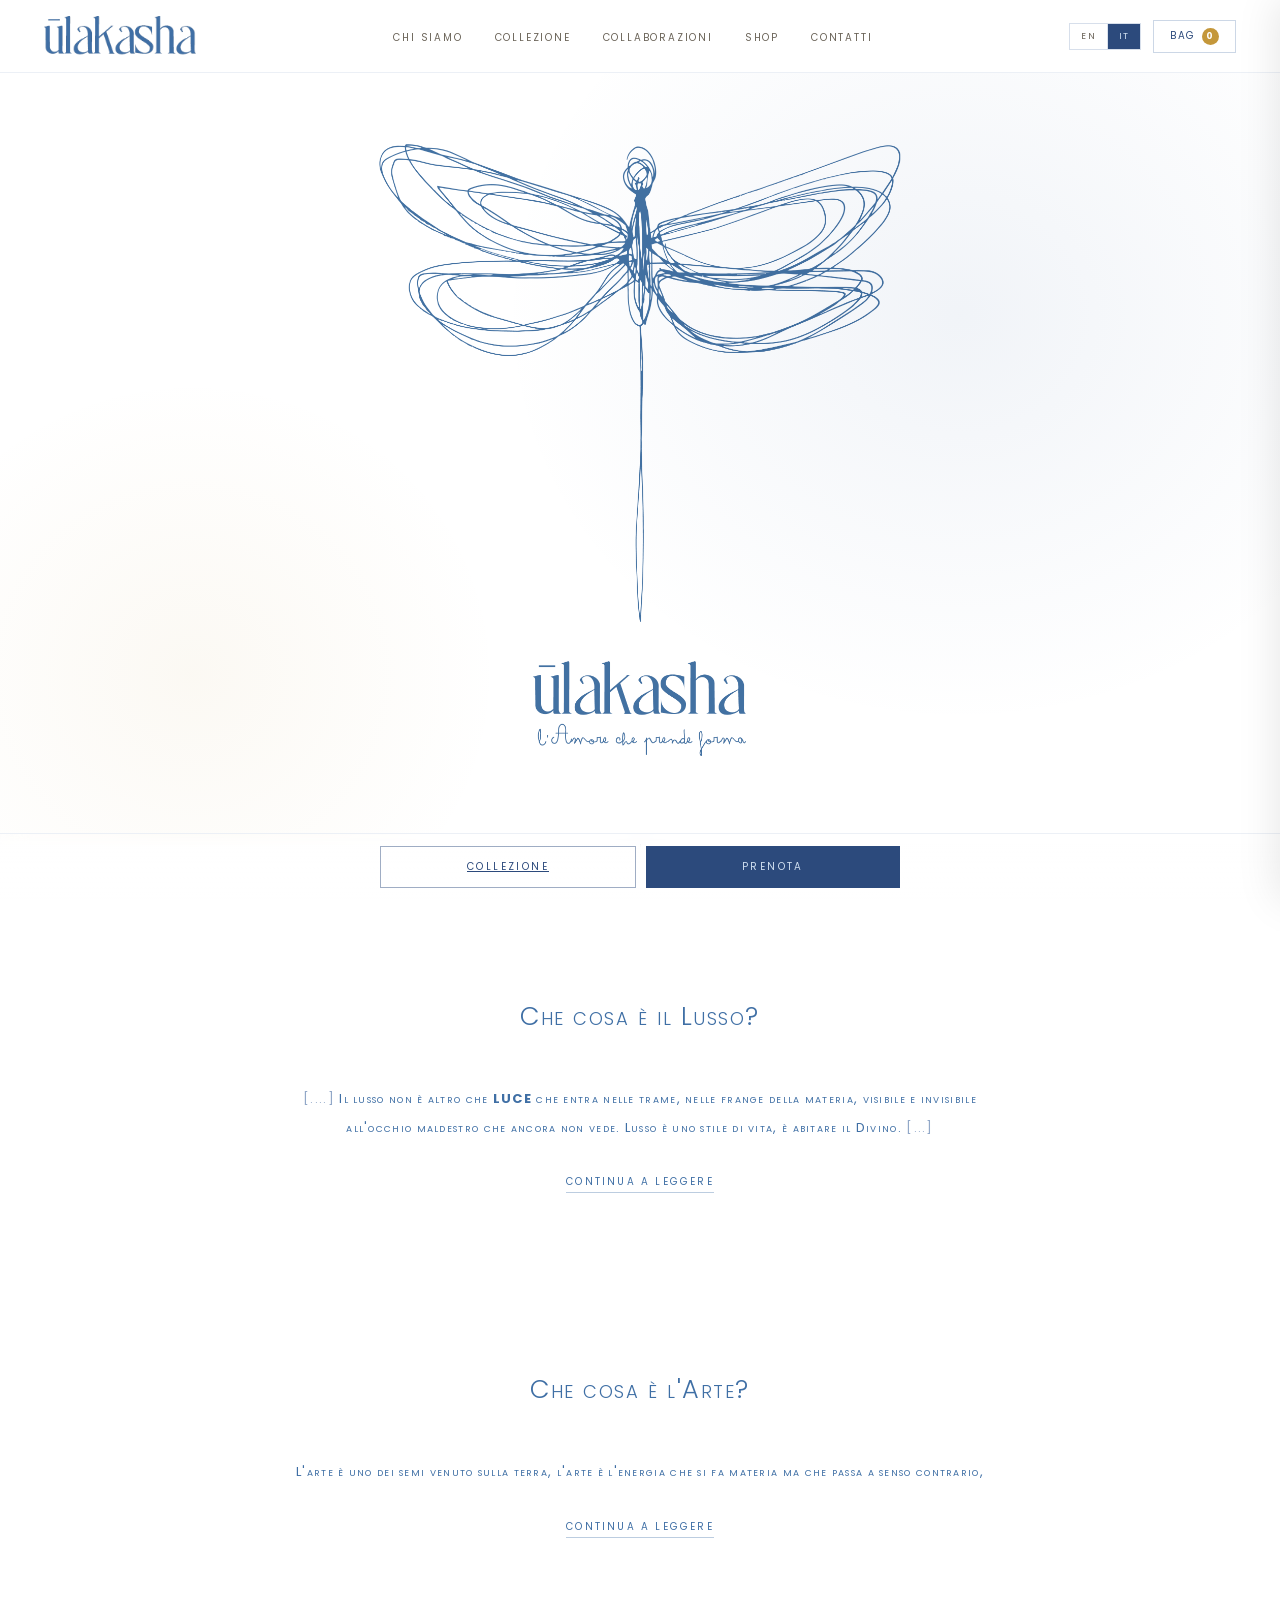
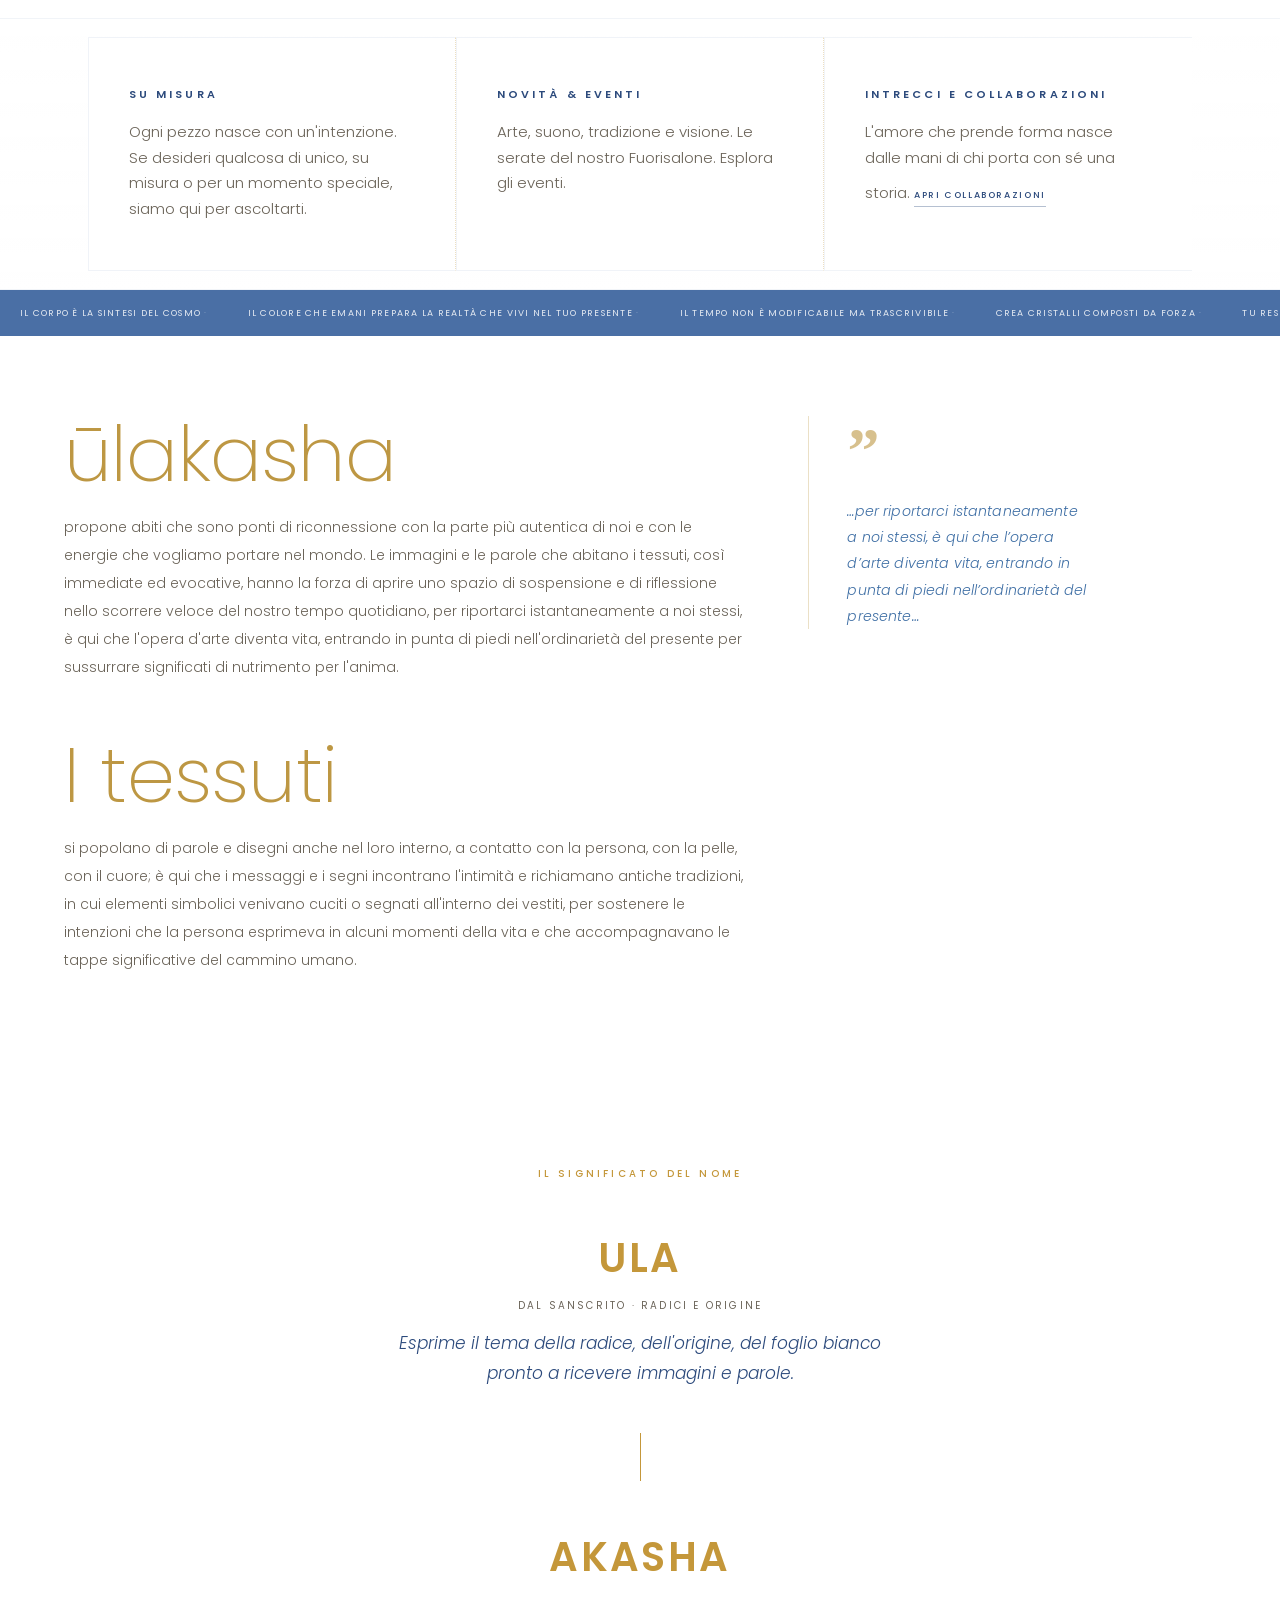
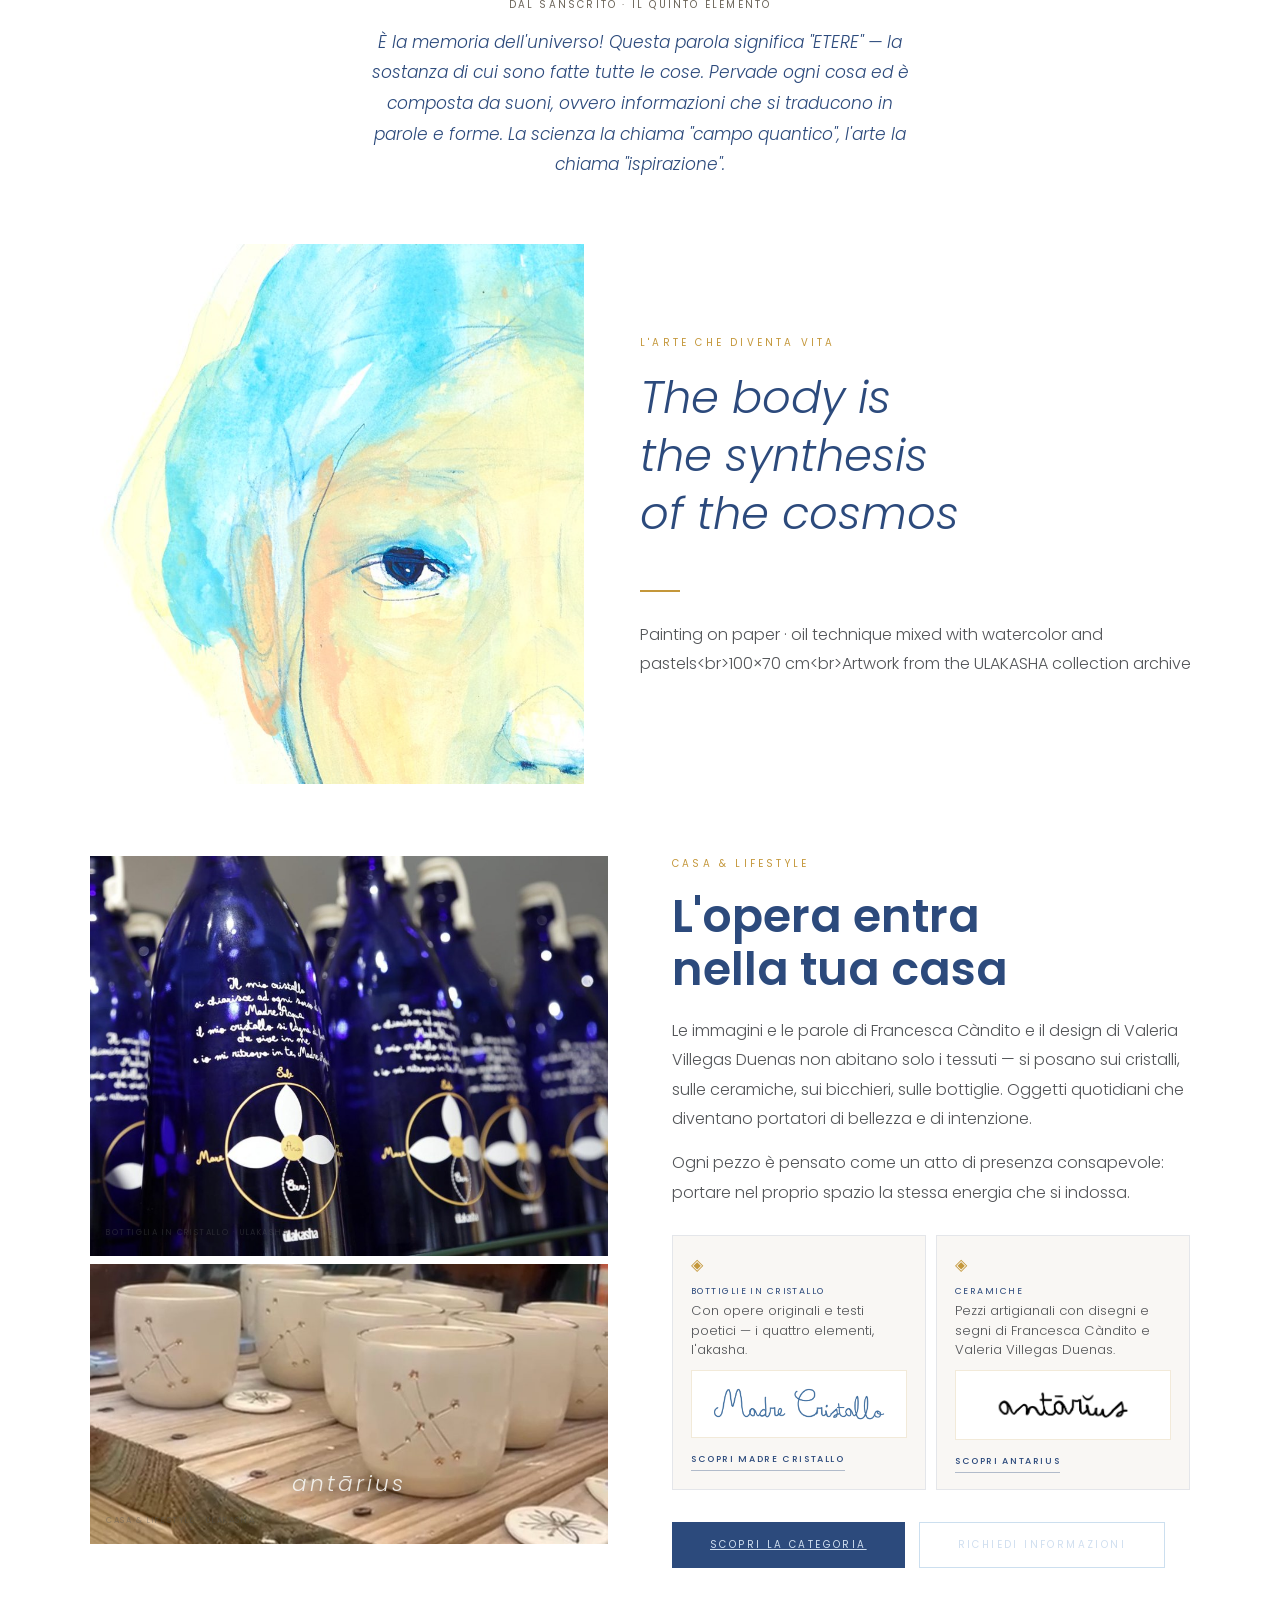
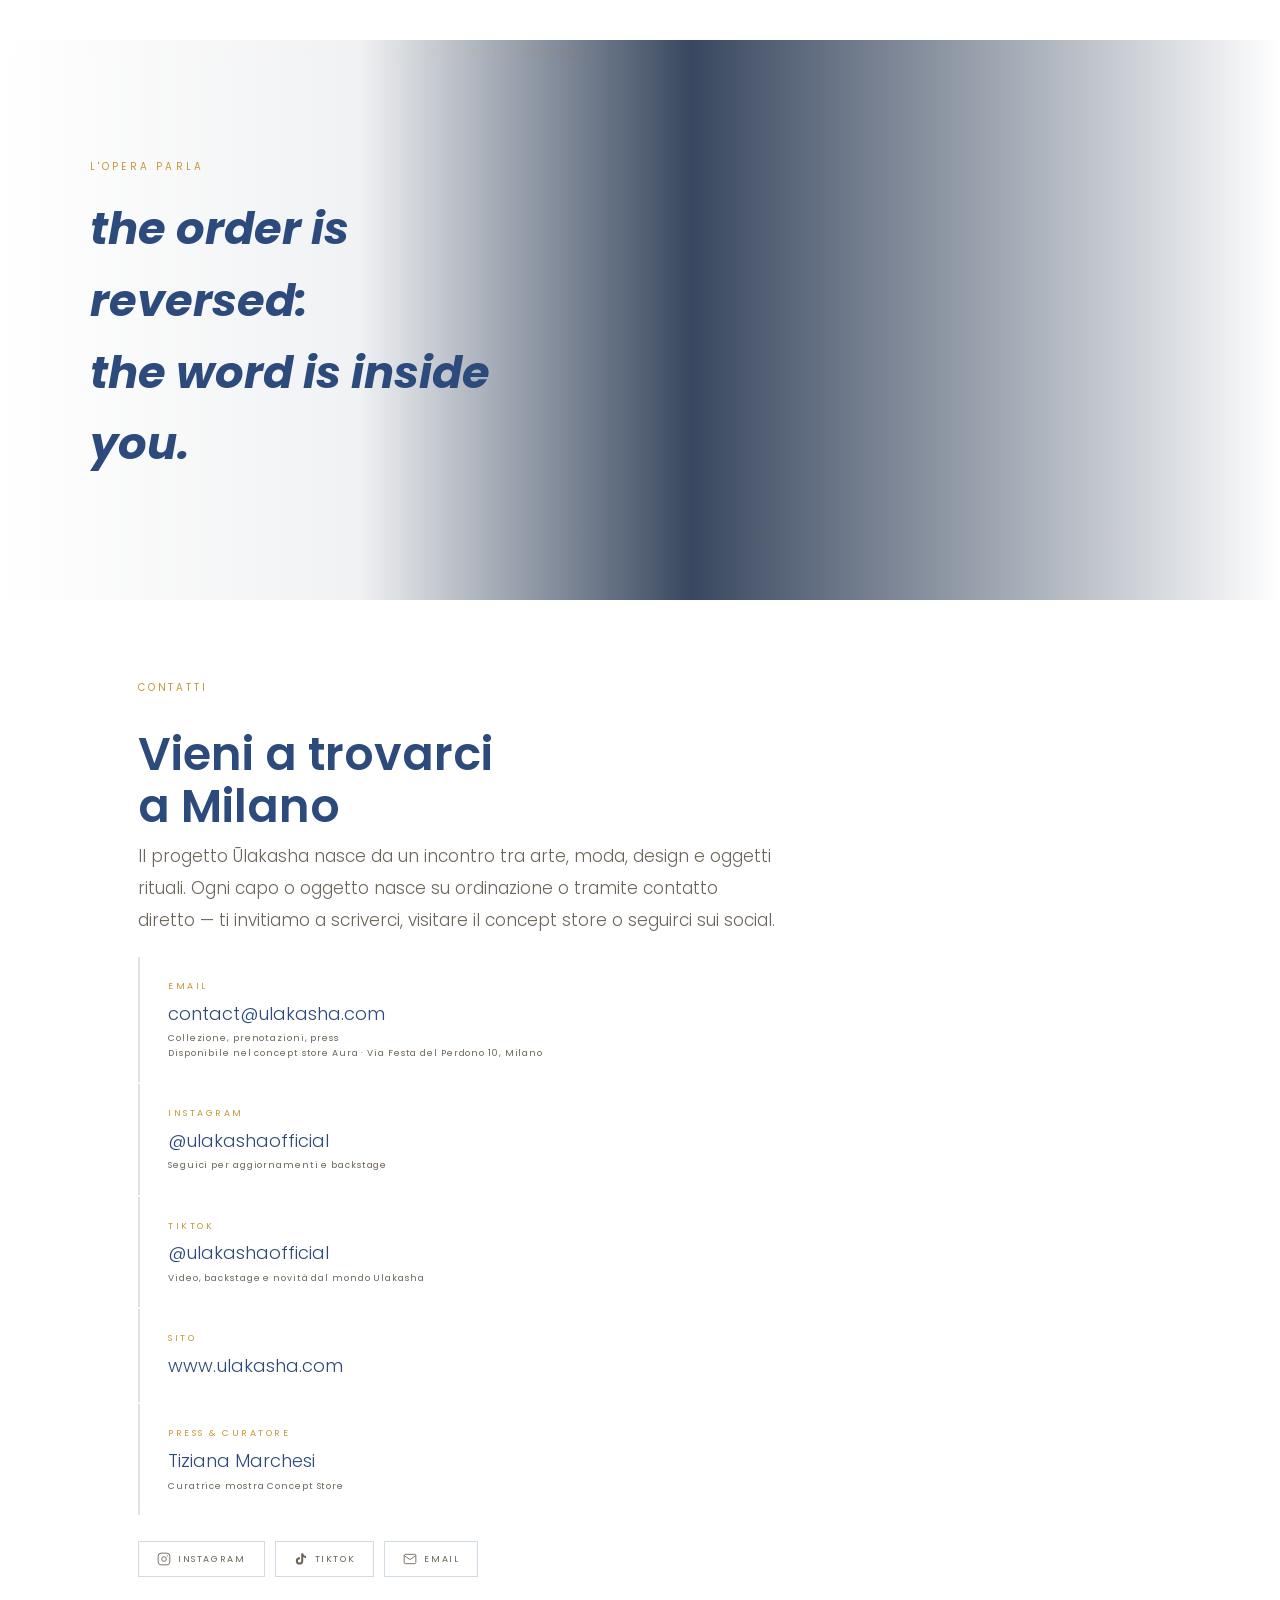
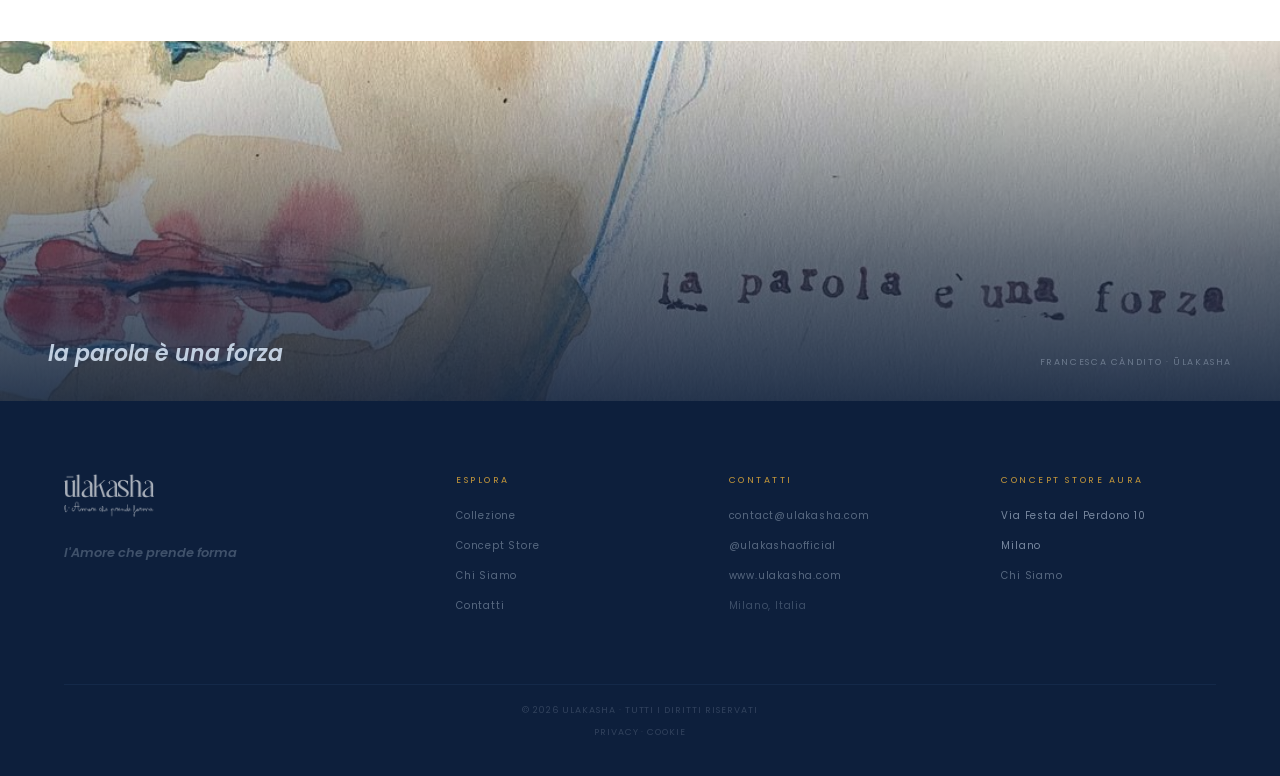
==== index.html @ a754cedd "Add files via upload" ====
<!DOCTYPE html>
<html lang="it">
<head>
<meta charset="UTF-8">
<meta name="viewport" content="width=device-width, initial-scale=1.0, viewport-fit=cover">
<title>Ulakasha | Arte indossabile, design e oggetti rituali da Milano</title>
<meta name="description" content="Ulakasha unisce arte indossabile, moda su ordinazione, ceramiche, cristalli e oggetti rituali nati a Milano da Francesca Candito e Valeria Villegas Duenas.">
<meta name="author" content="Ulakasha — Francesca Càndito, Valeria Villegas Duenas">
<meta name="theme-color" content="#FFFFFF">
<link rel="preconnect" href="https://fonts.googleapis.com">
<link rel="preconnect" href="https://fonts.gstatic.com" crossorigin>
<link href="https://fonts.googleapis.com/css2?family=Poppins:ital,wght@0,300;0,400;0,500;0,600;1,300;1,400&family=Playfair+Display:ital,wght@0,400;0,600;1,400;1,600&display=swap" rel="stylesheet">

<link rel="canonical" href="https://www.ulakasha.com">
<meta property="og:type" content="website">
<meta property="og:site_name" content="Ulakasha">
<meta property="og:locale" content="it_IT">
<meta property="og:locale:alternate" content="en_US">
<meta property="og:title" content="Ulakasha | Arte indossabile, design e oggetti rituali da Milano">
<meta property="og:description" content="Ulakasha unisce arte indossabile, moda su ordinazione, ceramiche, cristalli e oggetti rituali nati a Milano da Francesca Candito e Valeria Villegas Duenas.">
<meta property="og:url" content="https://www.ulakasha.com">
<meta property="og:image" content="https://www.ulakasha.com/assets/opera-order-reversed.jpg">
<meta name="twitter:card" content="summary_large_image">
<meta name="twitter:title" content="Ulakasha | Arte indossabile, design e oggetti rituali da Milano">
<meta name="twitter:description" content="Ulakasha unisce arte indossabile, moda su ordinazione, ceramiche, cristalli e oggetti rituali nati a Milano da Francesca Candito e Valeria Villegas Duenas.">
<meta name="twitter:image" content="https://www.ulakasha.com/assets/opera-order-reversed.jpg">
<script type="application/ld+json">{"@context":"https://schema.org","@type":"Organization","name":"Ulakasha | Arte indossabile, design e oggetti rituali da Milano","url":"https://www.ulakasha.com","description":"Ulakasha unisce arte indossabile, moda su ordinazione, ceramiche, cristalli e oggetti rituali nati a Milano da Francesca Candito e Valeria Villegas Duenas.","image":"https://www.ulakasha.com/assets/opera-order-reversed.jpg","isPartOf":{"@type":"WebSite","name":"Ulakasha","url":"https://www.ulakasha.com"},"publisher":{"@type":"Organization","name":"Ulakasha","sameAs":["https://www.instagram.com/ulakashaofficial/","https://www.tiktok.com/@ulakashaofficial"]},"sameAs":["https://www.instagram.com/ulakashaofficial/","https://www.tiktok.com/@ulakashaofficial"]}</script>
<link rel="stylesheet" href="style.css">
<script>(function(){var s=localStorage.getItem("ulang");if(s&&s!=="it")document.documentElement.setAttribute("data-lang-init",s);})();</script>

<style>
/* ── LIFESTYLE SECTION: WHITE BG + GRAY TEXT ── */
.lifestyle-section {
  background: #ffffff !important;
}
.lifestyle-text .t-label {
  color: var(--gold) !important;
}
.lifestyle-text h2 {
  color: var(--blue-d) !important;
}
.lifestyle-text p,
.lifestyle-text .t-body {
  color: #535558 !important;
}
.lifestyle-text em {
  color: var(--gold-l) !important;
  font-style: italic;
}
.lifestyle-item {
  background: #f9f7f4 !important;
  border-color: rgba(74,111,165,.12) !important;
}
.lifestyle-item .li-name {
  color: var(--blue-d) !important;
}
.lifestyle-item .li-desc {
  color: #535558 !important;
}
.lifestyle-img-caption {
  color: rgba(83,85,88,.4) !important;
}
/* logo cards inside items */
.li-logo-card {
  margin-top: 10px;
  background: #fff;
  border: 1px solid rgba(189,151,67,.2);
  padding: 12px 16px;
  display: flex;
  align-items: center;
  justify-content: center;
}
.li-logo-card img {
  max-width: 100%;
  height: auto;
  max-height: 44px;
  object-fit: contain;
  mix-blend-mode: multiply;
}

/* ── FALLBACK: ensure .rv elements eventually show even if IntersectionObserver misses ── */
@keyframes rvFallback {
  0%   { opacity: 0; transform: translateY(28px); }
  100% { opacity: 1; transform: none; }
}
.page.on .rv:not(.vis) {
  animation: rvFallback 0.85s ease 1.2s forwards;
}

/* ── COSMOS SECTION: white background, Poppins font ── */
.cosmos {
  display: flex !important;
  background: #ffffff;
  min-height: 60vh;
  align-items: stretch;
}
.cosmos-img {
  flex: 1;
  overflow: hidden;
}
.cosmos-img img {
  width: 100%;
  height: 100%;
  object-fit: cover;
  object-position: center top;
}
.cosmos-txt {
  flex: 1;
  background: #ffffff;
  padding: 64px 56px;
  display: flex;
  flex-direction: column;
  justify-content: center;
}
.cosmos-txt .t-label {
  font-family: 'Poppins', sans-serif;
  color: var(--gold);
}
.cosmos-txt .t-heading {
  font-family: 'Poppins', sans-serif;
  font-weight: 300;
  color: var(--blue-d);
  font-style: italic;
  font-size: clamp(28px, 3.5vw, 48px);
  line-height: 1.3;
  margin-bottom: 24px;
}
.cosmos-txt .deco-line {
  width: 40px;
  height: 2px;
  background: var(--gold);
  margin-bottom: 28px;
}
.cosmos-txt .t-body {
  font-family: 'Poppins', sans-serif;
  font-weight: 300;
  font-size: 16px;
  line-height: 1.85;
  color: #535558;
}
@media(max-width:900px) {
  .cosmos { flex-direction: column; }
  .cosmos-img { min-height: 300px; flex: none; }
  .cosmos-txt { padding: 40px 24px; }
}

/* ── DONNA D'ORO — art-intermezzo variant ── */
.donna-doro-intermezzo {
  height: 560px;
}
.donna-doro-intermezzo img {
  object-position: center 20%;
}
.donna-doro-intermezzo .art-intermezzo-text {
  justify-content: flex-end;
  padding-bottom: 48px;
  max-width: 680px;
}
.donna-caption {
  font-family: 'Poppins', sans-serif;
  font-weight: 300;
  font-size: 13px;
  letter-spacing: .06em;
  color: rgba(208,223,240,.75);
  margin-top: 10px;
  line-height: 1.7;
}
.donna-caption em {
  color: rgba(189,151,67,.9);
  font-style: normal;
}
@media(max-width:600px){
  .donna-doro-intermezzo { height: 420px; }
}

/* ── CONTATTI: full width when no right column ── */
.contatti-grid {
  grid-template-columns: 1fr !important;
}
.contatti-left {
  max-width: 640px;
}

/* ── FOOTER: logo + 3 columns like the live reference ── */
footer {
  padding: 72px 64px 36px;
}
footer .ft-grid {
  display: grid;
  grid-template-columns: minmax(240px, 1fr) minmax(680px, 760px);
  align-items: start;
  column-gap: 80px;
  margin-bottom: 56px;
}
footer .ft-brand {
  max-width: 220px;
}
footer .ft-brand img {
  height: 48px;
  margin-bottom: 22px;
}
footer .ft-tag {
  max-width: 220px;
  line-height: 1.55;
}
footer .ft-cols {
  display: grid;
  grid-template-columns: repeat(3, minmax(150px, 1fr));
  justify-self: end;
  width: 100%;
  gap: 58px;
}
footer .ft-col {
  min-width: 0;
}
footer .ft-col h4 {
  margin-bottom: 20px;
}
footer .ft-col a {
  margin-bottom: 14px;
}
footer .ft-bot {
  margin-top: 0;
  width: 100%;
  box-sizing: border-box;
}
@media(max-width:900px) {
  footer {
    padding: 52px 24px 28px;
  }
  footer .ft-grid {
    grid-template-columns: 1fr;
    row-gap: 36px;
  }
  footer .ft-cols {
    justify-self: stretch;
    grid-template-columns: repeat(3, minmax(0, 1fr));
    gap: 28px;
  }
}
@media(max-width:640px) {
  footer .ft-cols {
    grid-template-columns: 1fr;
    gap: 24px;
  }
}

/* ── ART-INTERMEZZO: show full painting (object-fit contain) ── */
.art-intermezzo img {
  object-fit: contain !important;
  background-color: #0d1f3c;
}
.art-intermezzo {
  background-color: #0d1f3c;
  height: 560px !important;
}
</style>
</head>
<body>

<div class="mob-menu" id="mobMenu">
  <button class="mob-menu-x" onclick="closeMob()">&#x2715;</button>
  <ul class="mob-nav" id="mobNav">
    <li><a href="chi-siamo.html" id="mn-brand">Chi Siamo</a></li>
    <li><a href="collezione.html" id="mn-coll">Collezione</a></li>
    <li><a href="collaborazioni.html" id="mn-fds">Collaborazioni</a></li>
    <li><a href="shop.html" id="mn-who">Shop</a></li>
    <li><a href="contatti.html" id="mn-ct">Contatti</a></li>
  </ul>
  <div class="mob-lang lang-sw">
    <button class="lang-btn" id="mln-en" onclick="setLang('en');closeMob()">EN</button>
    <div class="lang-sep"></div>
    <button class="lang-btn on" id="mln-it" onclick="setLang('it');closeMob()">IT</button>
  </div>
</div>
<div class="mob-overlay" id="mobOv" onclick="closeMob()"></div>

<div class="cart-drawer" id="cartDrawer">
  <div class="cart-hdr">
    <h3 id="cartTitle">La tua Selezione</h3>
    <button class="cart-x" onclick="closeCart()">Chiudi &#x2715;</button>
  </div>
  <div class="cart-body" id="cartBody"></div>
  <div class="cart-ft" id="cartFt" style="display:none;">
    <div class="cart-tot"><span id="cartSubLbl">Subtotale</span><strong id="cartTotal">&#8364;0</strong></div>
    <div class="cart-note" id="cartNote">Su ordinazione. Ogni capo realizzato individualmente. Consegna 4-6 settimane.</div>
    <button class="atc" id="checkoutBtn" onclick="proceedOrder()">Procedi all Ordine</button>
  </div>
</div>

<!-- CHECKOUT MODAL -->
<div class="chk-modal" id="chkModal">
  <div class="chk-bg" onclick="closeChk()"></div>
  <div class="chk-box">
    <button class="chk-close" onclick="closeChk()">✕ chiudi</button>
    <h3 class="chk-title" id="chk-title">Conferma la prenotazione</h3>
    <span class="chk-sub" id="chk-sub">Su ordinazione · Contatto diretto</span>
    <div class="chk-summary" id="chkSummary"></div>
    <div class="chk-field">
      <label id="chk-lbl-name">Nome e cognome</label>
      <input type="text" id="chk-name" autocomplete="name">
    </div>
    <div class="chk-field">
      <label id="chk-lbl-note">Note (facoltativo)</label>
      <textarea id="chk-note" placeholder=""></textarea>
    </div>
    <div class="chk-btns">
      <button class="chk-wa" onclick="sendViaWhatsApp()">
        <svg width="18" height="18" viewBox="0 0 24 24" fill="currentColor"><path d="M17.472 14.382c-.297-.149-1.758-.867-2.03-.967-.273-.099-.471-.148-.67.15-.197.297-.767.966-.94 1.164-.173.199-.347.223-.644.075-.297-.15-1.255-.463-2.39-1.475-.883-.788-1.48-1.761-1.653-2.059-.173-.297-.018-.458.13-.606.134-.133.298-.347.446-.52.149-.174.198-.298.298-.497.099-.198.05-.371-.025-.52-.075-.149-.669-1.612-.916-2.207-.242-.579-.487-.5-.669-.51-.173-.008-.371-.01-.57-.01-.198 0-.52.074-.792.372-.272.297-1.04 1.016-1.04 2.479 0 1.462 1.065 2.875 1.213 3.074.149.198 2.096 3.2 5.077 4.487.709.306 1.262.489 1.694.625.712.227 1.36.195 1.871.118.571-.085 1.758-.719 2.006-1.413.248-.694.248-1.289.173-1.413-.074-.124-.272-.198-.57-.347m-5.421 7.403h-.004a9.87 9.87 0 01-5.031-1.378l-.361-.214-3.741.982.998-3.648-.235-.374a9.86 9.86 0 01-1.51-5.26c.001-5.45 4.436-9.884 9.888-9.884 2.64 0 5.122 1.03 6.988 2.898a9.825 9.825 0 012.893 6.994c-.003 5.45-4.437 9.884-9.885 9.884m8.413-18.297A11.815 11.815 0 0012.05 0C5.495 0 .16 5.335.157 11.892c0 2.096.547 4.142 1.588 5.945L.057 24l6.305-1.654a11.882 11.882 0 005.683 1.448h.005c6.554 0 11.89-5.335 11.893-11.893a11.821 11.821 0 00-3.48-8.413z"/></svg>
        WhatsApp
      </button>
      <button class="chk-em" onclick="sendViaEmail()">Email — contact@ulakasha.com</button>
    </div>
    <div class="chk-note" id="chk-note-txt">Ti risponderemo entro 24 ore per confermare disponibilita e accordare la consegna. Ogni capo e realizzato su ordinazione con eccellenze artigianali italiane.</div>
  </div>
</div>

<div class="ov" id="ov" onclick="closeCart()"></div>
<div class="notif" id="notif"></div>
<div class="sticky-funnel" aria-label="Azioni rapide mobile">
  <div class="sticky-funnel-in">
    <a class="btn-o" href="collezione.html" id="sf-shop">Collezione</a>
    <a href="https://ulakashacontactform.tilda.ws" target="_blank" rel="noopener noreferrer" class="btn-p" id="sf-visit" style="text-decoration:none;display:inline-flex;align-items:center;justify-content:center;">Prenota</a>
  </div>
</div>
<nav class="nav" id="mainNav">
  <a class="nav-logo" href="index.html">
    <img src="[data-uri]" alt="ulakasha" id="navLogo">
  </a>
  <ul class="nav-links">
    <li><a href="chi-siamo.html" id="nl-brand" class="nav-active">Chi Siamo</a></li>
    <li><a href="collezione.html" id="nl-coll">Collezione</a></li>
    <li><a href="collaborazioni.html" id="nl-fds">Collaborazioni</a></li>
    <li><a href="shop.html" id="nl-who">Shop</a></li>
    <li><a href="contatti.html" id="nl-ct">Contatti</a></li>
  </ul>
  <div class="nav-r">
    <div class="lang-sw">
      <button class="lang-btn" id="ln-en" onclick="setLang('en')">EN</button>
      <div class="lang-sep"></div>
      <button class="lang-btn on" id="ln-it" onclick="setLang('it')">IT</button>
    </div>
    <div class="cart-btn" onclick="openCart()">
      <span class="lbl" id="bagLbl">Bag</span>
      <div class="cart-n" id="cartN">0</div>
    </div>
    <button class="ham" id="ham" onclick="openMob()" aria-label="Menu">
      <span></span><span></span><span></span>
    </button>
  </div>
</nav>

<div class="page on" id="p-home">
<section class="hero">
  <div class="hero-grad"></div>
  <div class="hero-dragon"><img src="[data-uri]"></div>
  <div class="hero-quore" style="display:none"><img src="[data-uri]" alt=""></div>
  <div class="hero-c">
    <div class="hero-logo" style="display:none"><img src="[data-uri]" alt="ulakasha"></div>
    
    <h1 class="sr-only">Ulakasha - arte che si indossa</h1>
    <p class="hero-tag" id="h-tag" style="display:none;"></p>
    <div class="hero-ctas" style="display:none;">
      <button class="btn-p" id="h-cta1" href="collezione.html">Scopri la Collezione</button>
      <button class="btn-o" id="h-cta2" href="concept-store.html">Concept Store</button>
    </div>
    <div class="hero-proof" style="display:none;">
      <span id="hp-1">Made to order</span>
      <span id="hp-2">Arte da indossare</span>
      <span id="hp-3" style="display:none;"></span>
    </div>
  </div>
  <div class="scroll-cue"><span id="h-scroll"></span><div class="scroll-line"></div></div>
</section>

<section class="lusso-section" aria-label="Che cosa è il Lusso">
  <div class="lusso-in">
    <h2 class="lusso-title">Che cosa è il Lusso?</h2>
    <div class="lusso-body collapsed" id="lusso-body-lusso">
      <p><span class="lusso-bracket">[....]</span> Il lusso non è altro che <strong>LUCE</strong> che entra nelle trame, nelle frange della materia, visibile e invisibile all'occhio maldestro che ancora non vede. Lusso è uno stile di vita, è abitare il Divino. <span class="lusso-bracket">[...]</span></p>
      <p>Prima di avvicinarti al Lusso devi vivere il lusso, ovvero portare con te la luce della creazione.</p>
      <p>Cosa nasce in noi quando siamo pieni del Divino?</p>
      <p>Il Lusso è il muoversi senza titubanza dentro un mondo abbondante, già completo. La parola <em>completo</em> riempie il significato di Lusso</p>
      <p>Quando l'uomo si muove nel completo della sua opera sta vivendo nella piena ricchezza. <span class="lusso-bracket">[...]</span></p>
      <button class="lusso-read-more" onclick="toggleLusso('lusso-body-lusso',this)" id="btn-lusso">Continua a leggere</button>
    </div>
  </div>
</section>

<section class="lusso-section" aria-label="Che cosa è l'Arte">
  <div class="lusso-in">
    <h2 class="lusso-title">Che cosa è l'Arte?</h2>
    <div class="lusso-body collapsed" id="lusso-body-arte">
      <p>L'arte è uno dei semi venuto sulla terra, l'arte è l'energia che si fa materia ma che passa a senso contrario,</p>
      <p>il flusso di energia arriva dal Mondo Divino per poi passare da quello che gli esseri umani chiamano &ldquo;mondo spirituale&rdquo; per poi farsi materia. Dal suono diventa verbo.</p>
      <p>Il mondo che l'artista fa scendere è in realtà un suono, è un'onda e dentro quelle informazioni vi sono sapienze superiori al normale comprendere dell'umano. <span class="lusso-bracket">[...]</span></p>
      <p>Continua l'artista a chiamare dalla culla dell'arte e a tessere sul filo della Vita, ci sono relazioni che hanno il potere di contaminarsi e di elevarsi in un continuo scambio.</p>
      <p><span class="lusso-bracket">[...]</span> Affidarsi al senso ampliante permette la permanenza consapevole — che nasce nudo dal parto di creazione per permettere all'essere di farsi. <span class="lusso-bracket">[...]</span></p>
      <p>Che l'arte sia strumento, che entri nella realtà delle cose per far sì che le qualità diventino il sistema creato.</p>
      <button class="lusso-read-more" onclick="toggleLusso('lusso-body-arte',this)" id="btn-arte">Continua a leggere</button>
    </div>
  </div>
</section>

<section class="lux-strip" aria-label="Valori del brand">
  <div class="lux-strip-in">
    <div class="lux-pill">
      <span class="lux-pill-k" id="ls-k1">Su Misura</span>
      <span class="lux-pill-v" id="ls-v1">Ogni pezzo nasce con un'intenzione. Se desideri qualcosa di unico, su misura o per un momento speciale, siamo qui per ascoltarti.</span>
    </div>
    <div class="lux-pill">
      <span class="lux-pill-k" id="ls-k2">Novità &amp; Eventi</span>
      <span class="lux-pill-v" id="ls-v2">Arte, suono, tradizione e visione. Le serate del nostro Fuorisalone. Esplora gli eventi.</span>
    </div>
    <div class="lux-pill">
      <span class="lux-pill-k" id="ls-k3">Intrecci e Collaborazioni</span>
      <span class="lux-pill-v" id="ls-v3">L'amore che prende forma nasce dalle mani di chi porta con sé una storia.</span>
      <a class="lux-pill-link" href="collaborazioni.html">Apri collaborazioni</a>
    </div>
  </div>
</section>

<div class="mq"><div class="mq-t" id="mqT">
  <span class="mq-i">Il corpo è la sintesi del cosmo<span class="mq-dot"> · </span></span>
  <span class="mq-i">Il colore che emani prepara la realtà che vivi nel presente<span class="mq-dot"> · </span></span>
  <span class="mq-i">Il tempo non si può modificare, ma si può trascrivere<span class="mq-dot"> · </span></span>
  <span class="mq-i">Creare cristalli composti di forza<span class="mq-dot"> · </span></span>
  <span class="mq-i">Tu respiri mondi<span class="mq-dot"> · </span></span>
  <span class="mq-i">Il corpo è la sintesi del cosmo<span class="mq-dot"> · </span></span>
  <span class="mq-i">Tu respiri mondi<span class="mq-dot"> · </span></span>
  <span class="mq-i">Il corpo è la sintesi del cosmo<span class="mq-dot"> · </span></span>
  <span class="mq-i">Il colore che emani prepara la realtà che vivi nel presente<span class="mq-dot"> · </span></span>
  <span class="mq-i">Il tempo non si può modificare, ma si può trascrivere<span class="mq-dot"> · </span></span>
  <span class="mq-i">Creare cristalli composti di forza<span class="mq-dot"> · </span></span>
  <span class="mq-i">Tu respiri mondi<span class="mq-dot"> · </span></span>
  <span class="mq-i">Il corpo è la sintesi del cosmo<span class="mq-dot"> · </span></span>
  <span class="mq-i">Tu respiri mondi<span class="mq-dot"> · </span></span>
</div></div>

<section class="ulakasha-inline-section">
  <div class="ulakasha-inline-in">
    <h2 class="ulakasha-inline-heading">ūlakasha</h2>
    <p class="ulakasha-inline-body">propone abiti che sono ponti di riconnessione con la parte più autentica di noi e con le energie che vogliamo portare nel mondo. Le immagini e le parole che abitano i tessuti, così immediate ed evocative, hanno la forza di aprire uno spazio di sospensione e di riflessione nello scorrere veloce del nostro tempo quotidiano, per riportarci istantaneamente a noi stessi, è qui che l'opera d'arte diventa vita, entrando in punta di piedi nell'ordinarietà del presente per sussurrare significati di nutrimento per l'anima.</p>
    <h2 class="ulakasha-inline-heading">I tessuti</h2>
    <p class="ulakasha-inline-body">si popolano di parole e disegni anche nel loro interno, a contatto con la persona, con la pelle, con il cuore; è qui che i messaggi e i segni incontrano l'intimità e richiamano antiche tradizioni, in cui elementi simbolici venivano cuciti o segnati all'interno dei vestiti, per sostenere le intenzioni che la persona esprimeva in alcuni momenti della vita e che accompagnavano le tappe significative del cammino umano.</p>
  </div>
  <div class="ulakasha-pullquote" aria-hidden="true">
    <span class="ulakasha-graffetta">”</span>
    <p class="ulakasha-quote-text">…per riportarci istantaneamente a noi stessi, è qui che l’opera d’arte diventa vita, entrando in punta di piedi nell’ordinarietà del presente…</p>
  </div>
</section>


<section class="mean">
  <div class="mean-in">
    <span class="mean-lbl" id="mn-lbl">Il significato del nome</span>
    <div class="mean-w rv"><h3>ULA</h3><span class="mean-sk" id="mn-sk1">dal sanscrito · radici e origine</span><p class="mean-d" id="mn-d1">Esprime il tema della radice, dell'origine, del foglio bianco pronto a ricevere immagini e parole.</p></div>
    <div class="mean-div"></div>
    <div class="mean-w rv rv1"><h3>AKASHA</h3><span class="mean-sk" id="mn-sk2">dal sanscrito · il quinto elemento</span><p class="mean-d" id="mn-d2">È la memoria dell'universo! Questa parola significa "ETERE" — ed è la sostanza di cui sono fatte tutte le cose; questa sostanza pervade e contiene l'universo. L'Akasha è composta da suoni ovvero informazioni che si traducono in parole e forme. La scienza la chiama «campo quantico» e l'arte la chiama «ispirazione»!</p></div>
  </div>
</section>

<div class="cosmos">
  <div class="cosmos-img"><img src="[data-uri]" alt="The body is the synthesis of the cosmos"></div>
  <div class="cosmos-txt">
    <span class="t-label" id="cos-lbl">L'arte che diventa vita</span>
    <h2 class="t-heading" id="cos-h">The body is the synthesis of the cosmos</h2>
    <div class="deco-line"></div>
    <p class="t-body" id="cos-p">Pittura su carta · tecnica a olio mista ad acquerello, pastelli<br>100×70 cm<br>Opera archivio collezione ULAKASHA</p>
  </div>
</div>



<!-- ═══ CASA & LIFESTYLE SECTION ═══════════════════════════════════ -->
<section class="lifestyle-section" id="lifestyle" aria-labelledby="ls-home-h">
  <div class="lifestyle-inner">

    <div class="lifestyle-visuals">
      <div class="lifestyle-img-main rv">
        <img src="[data-uri]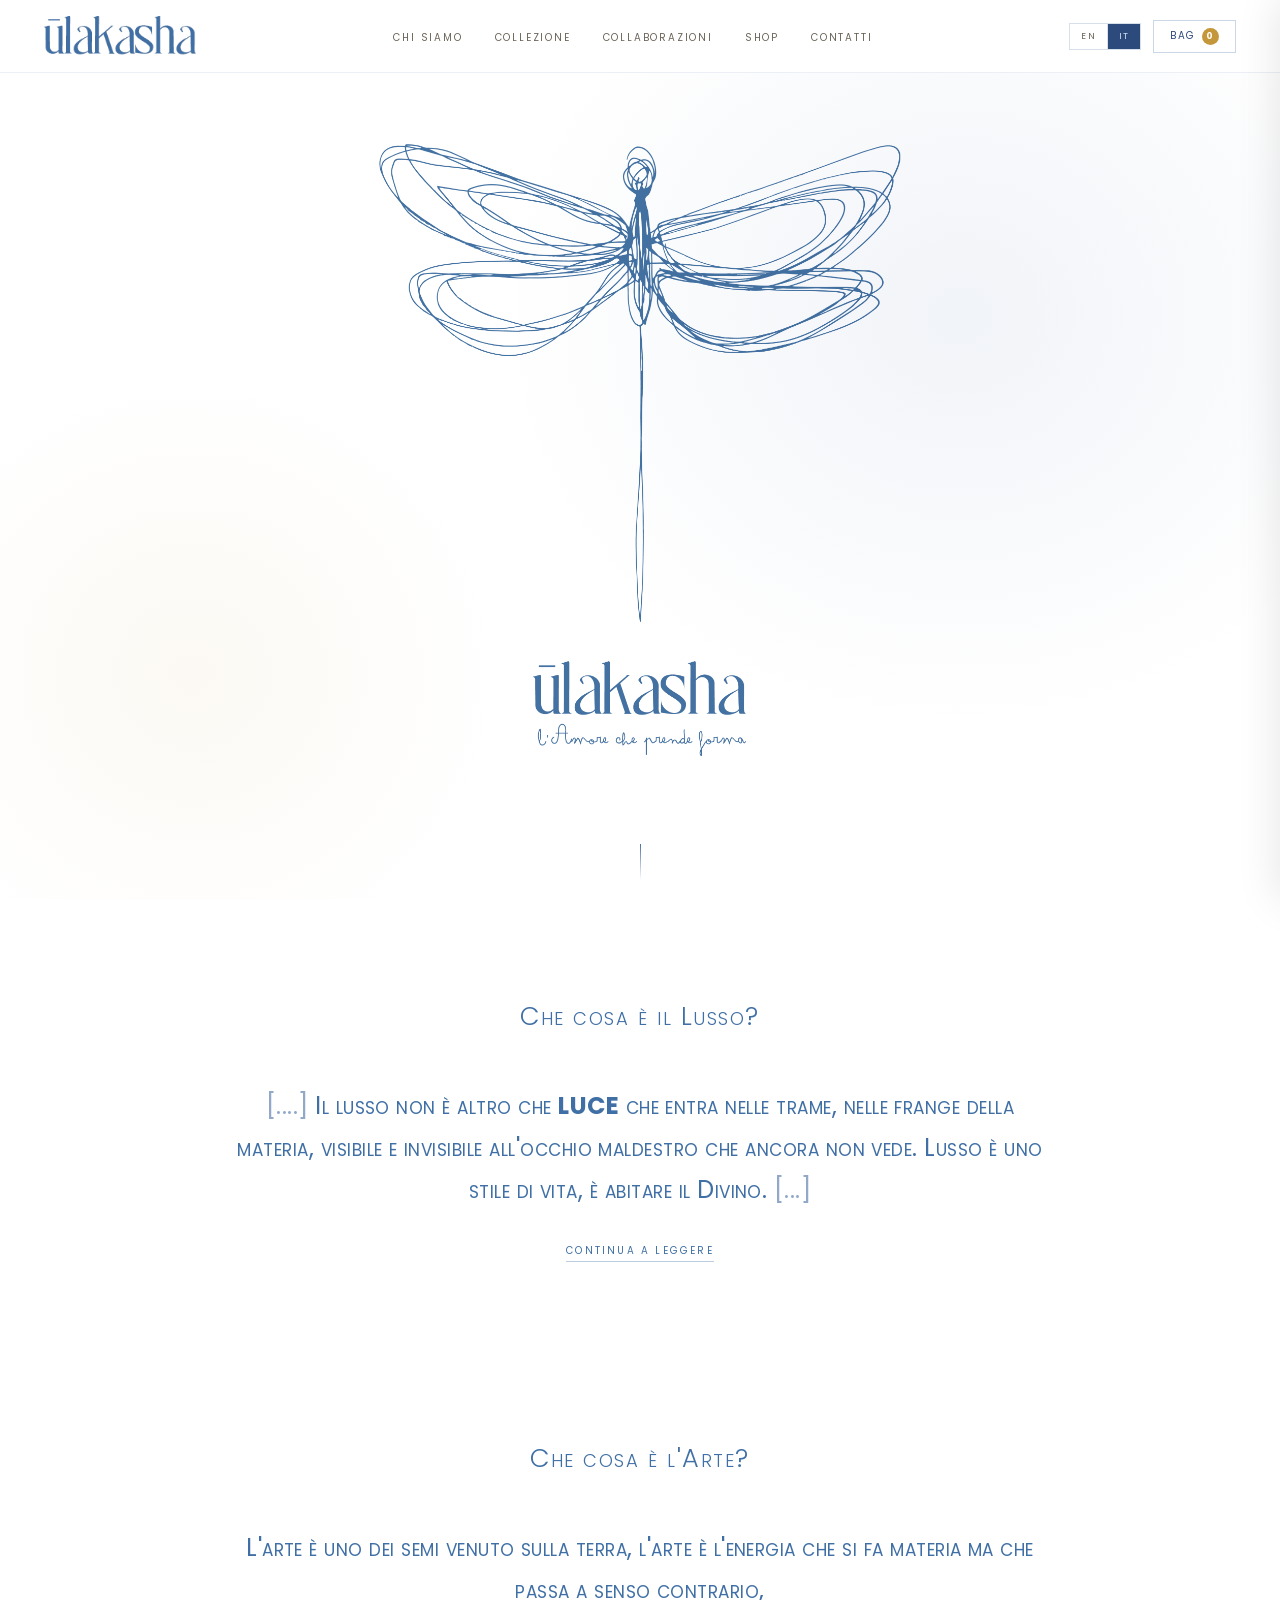
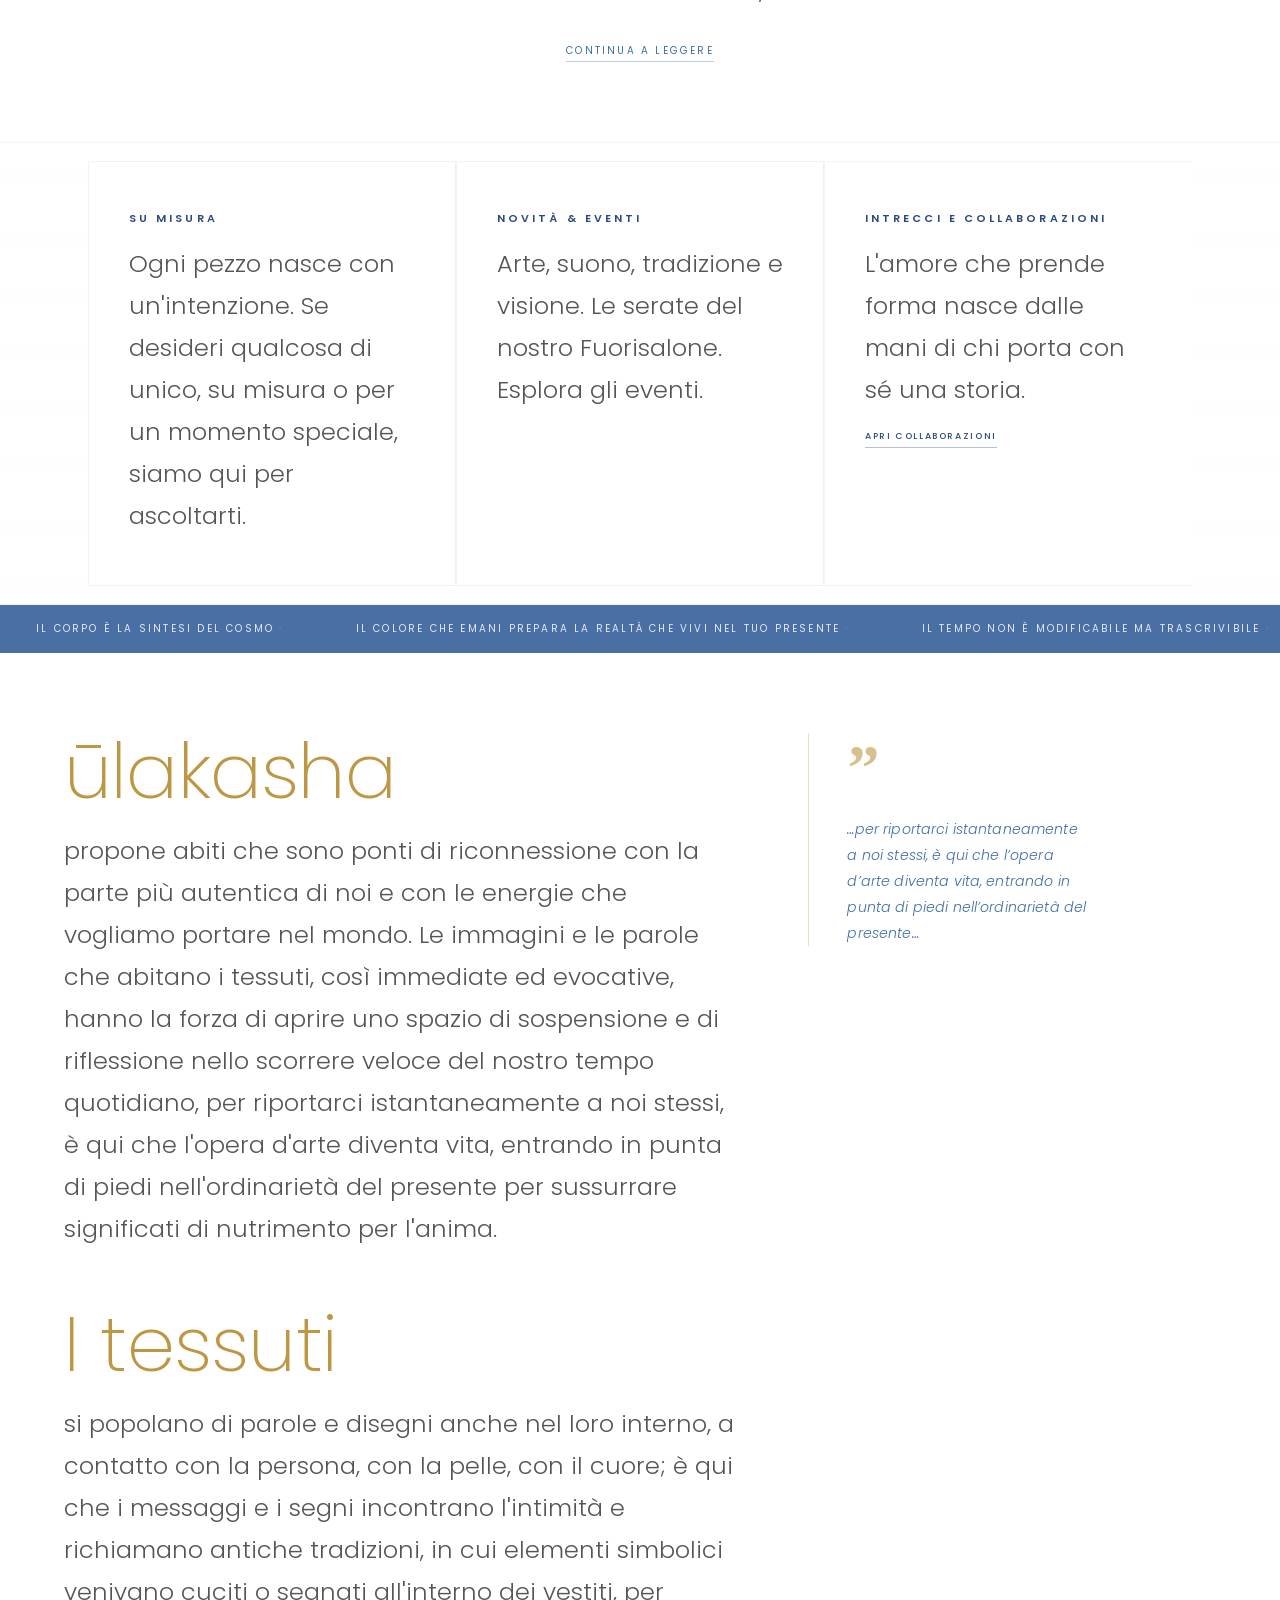
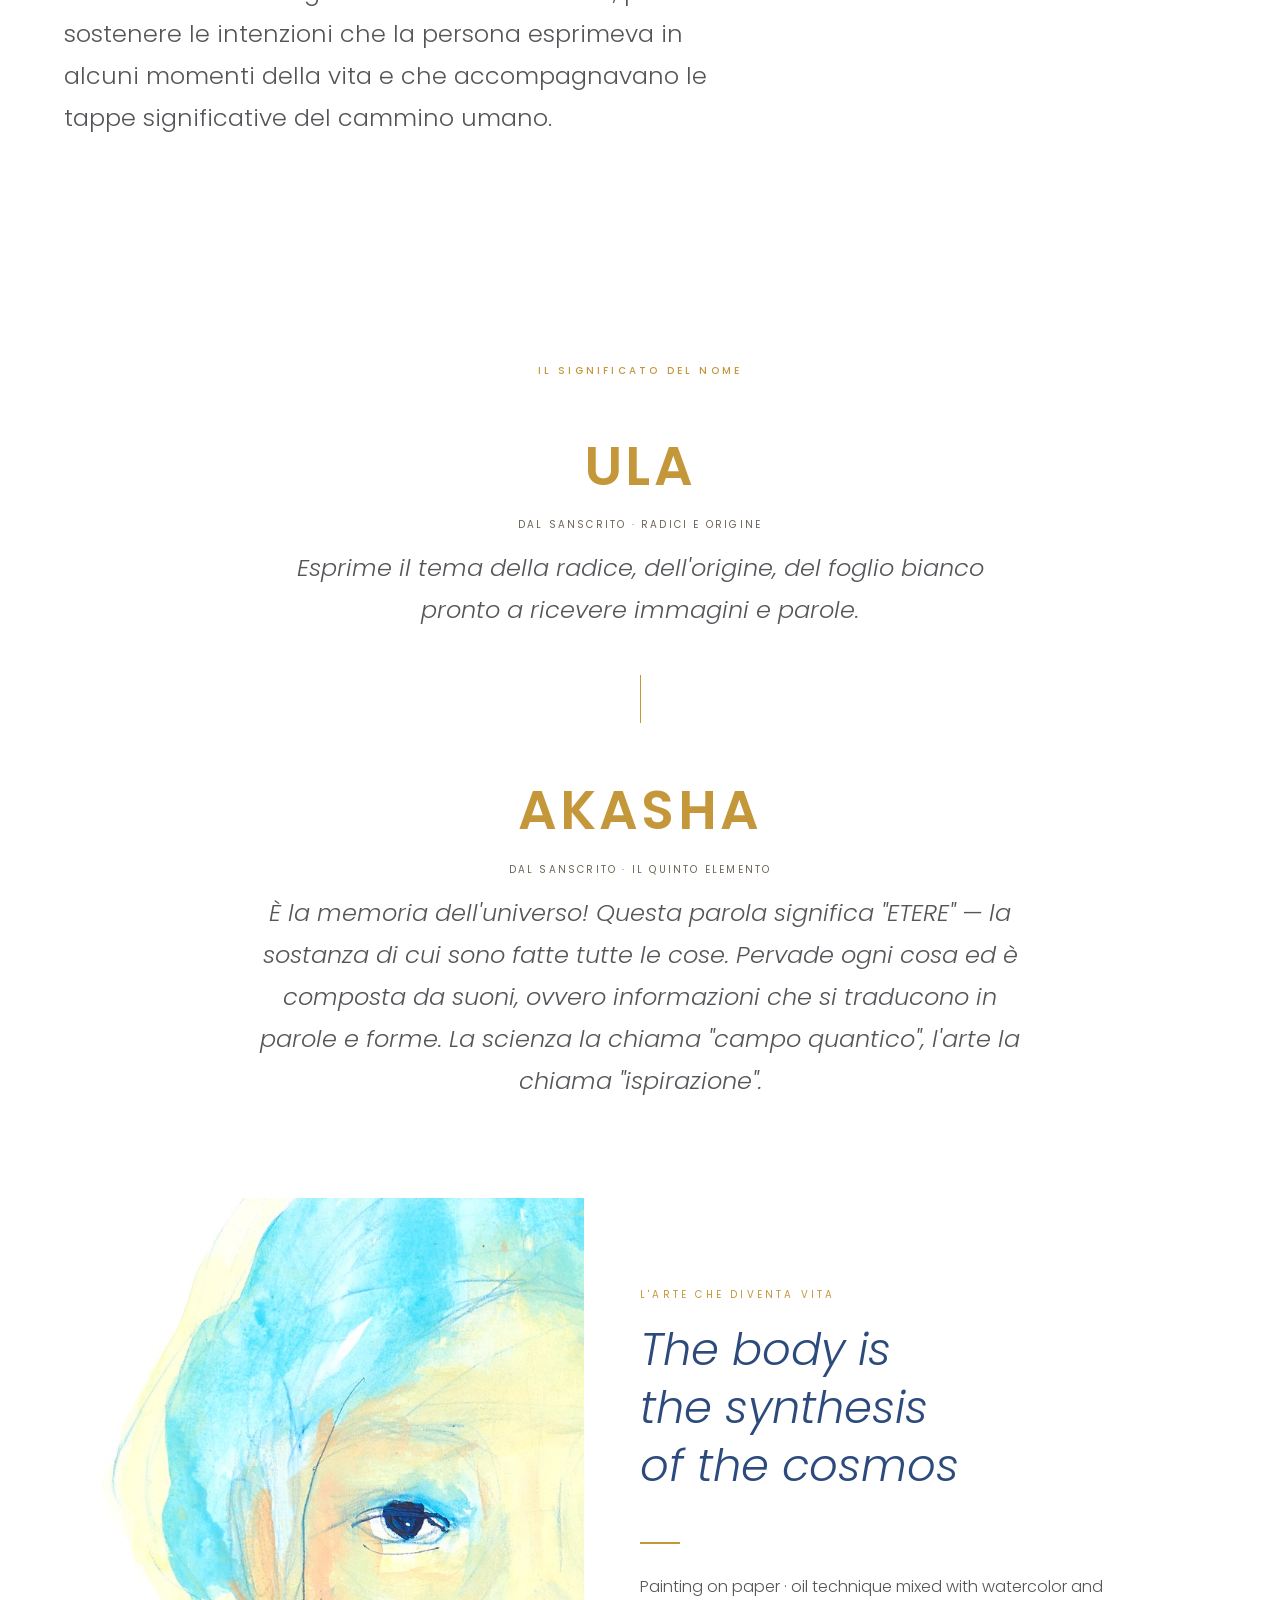
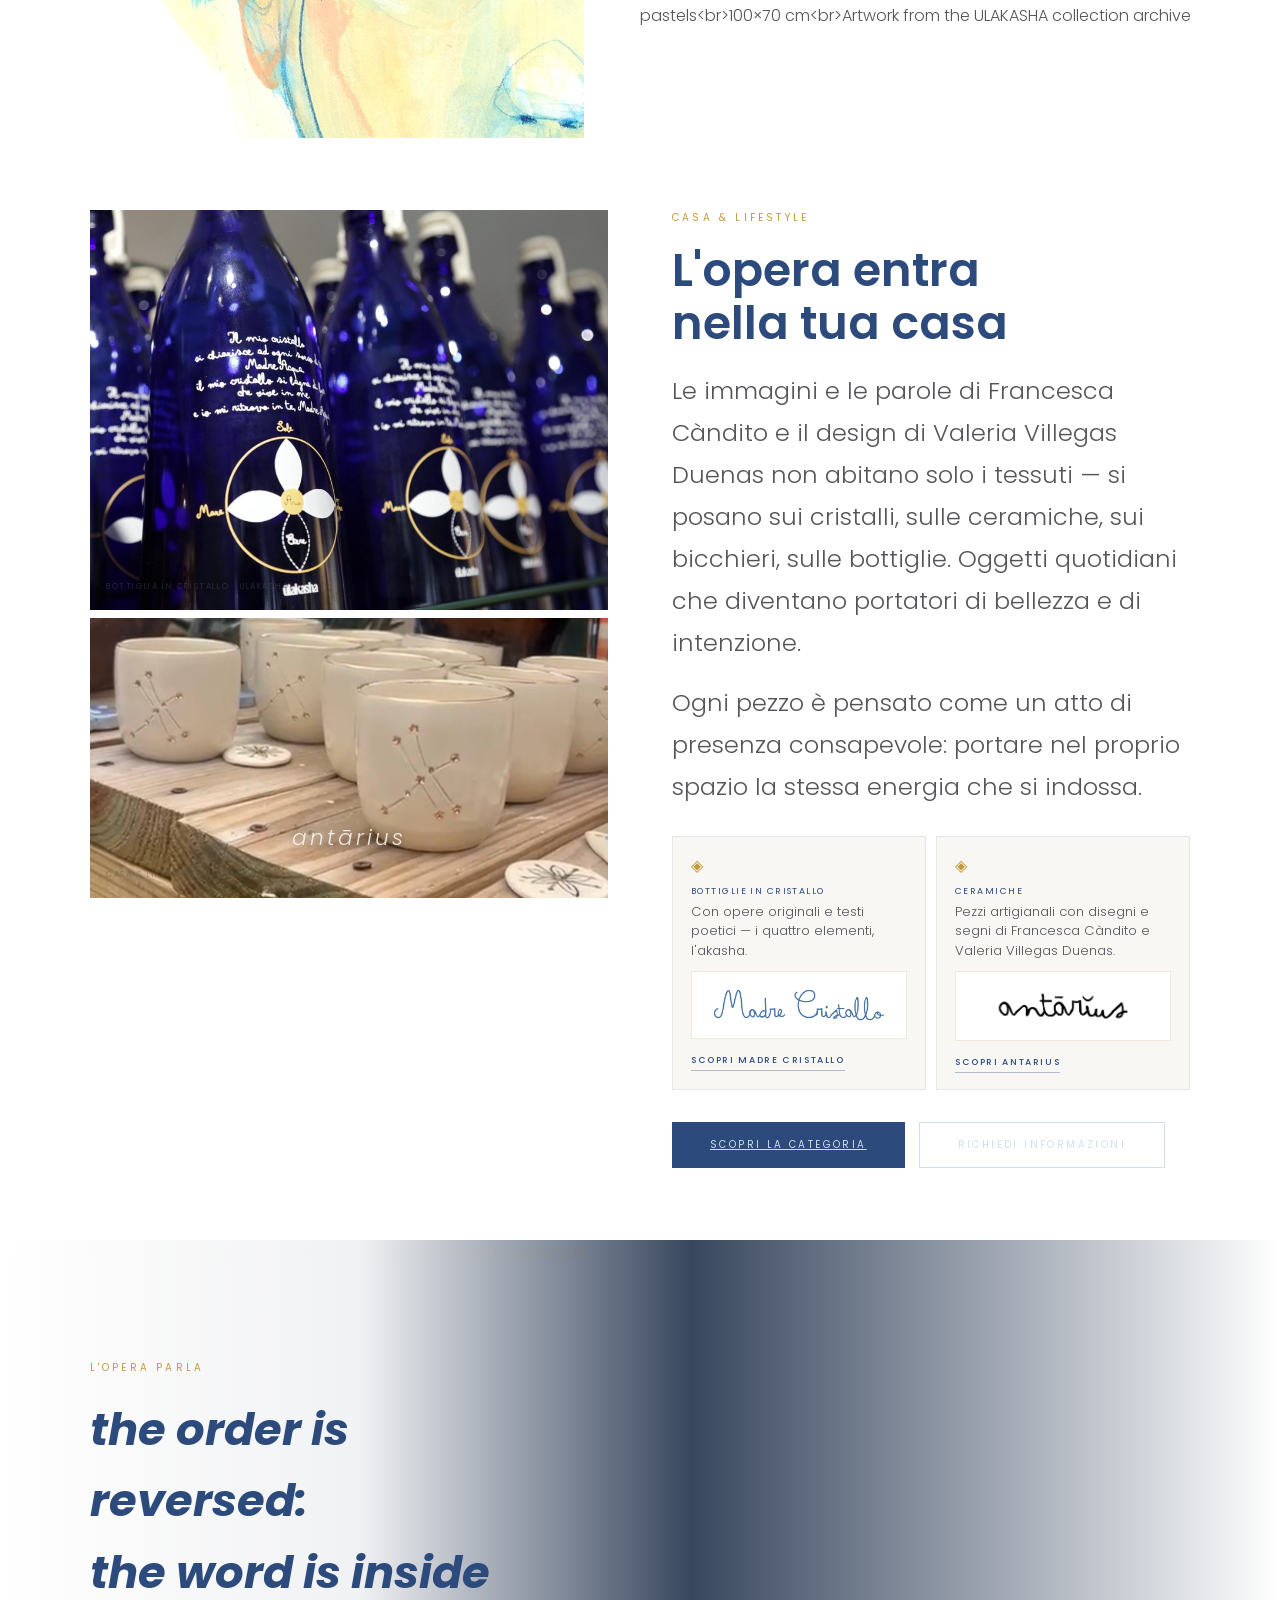
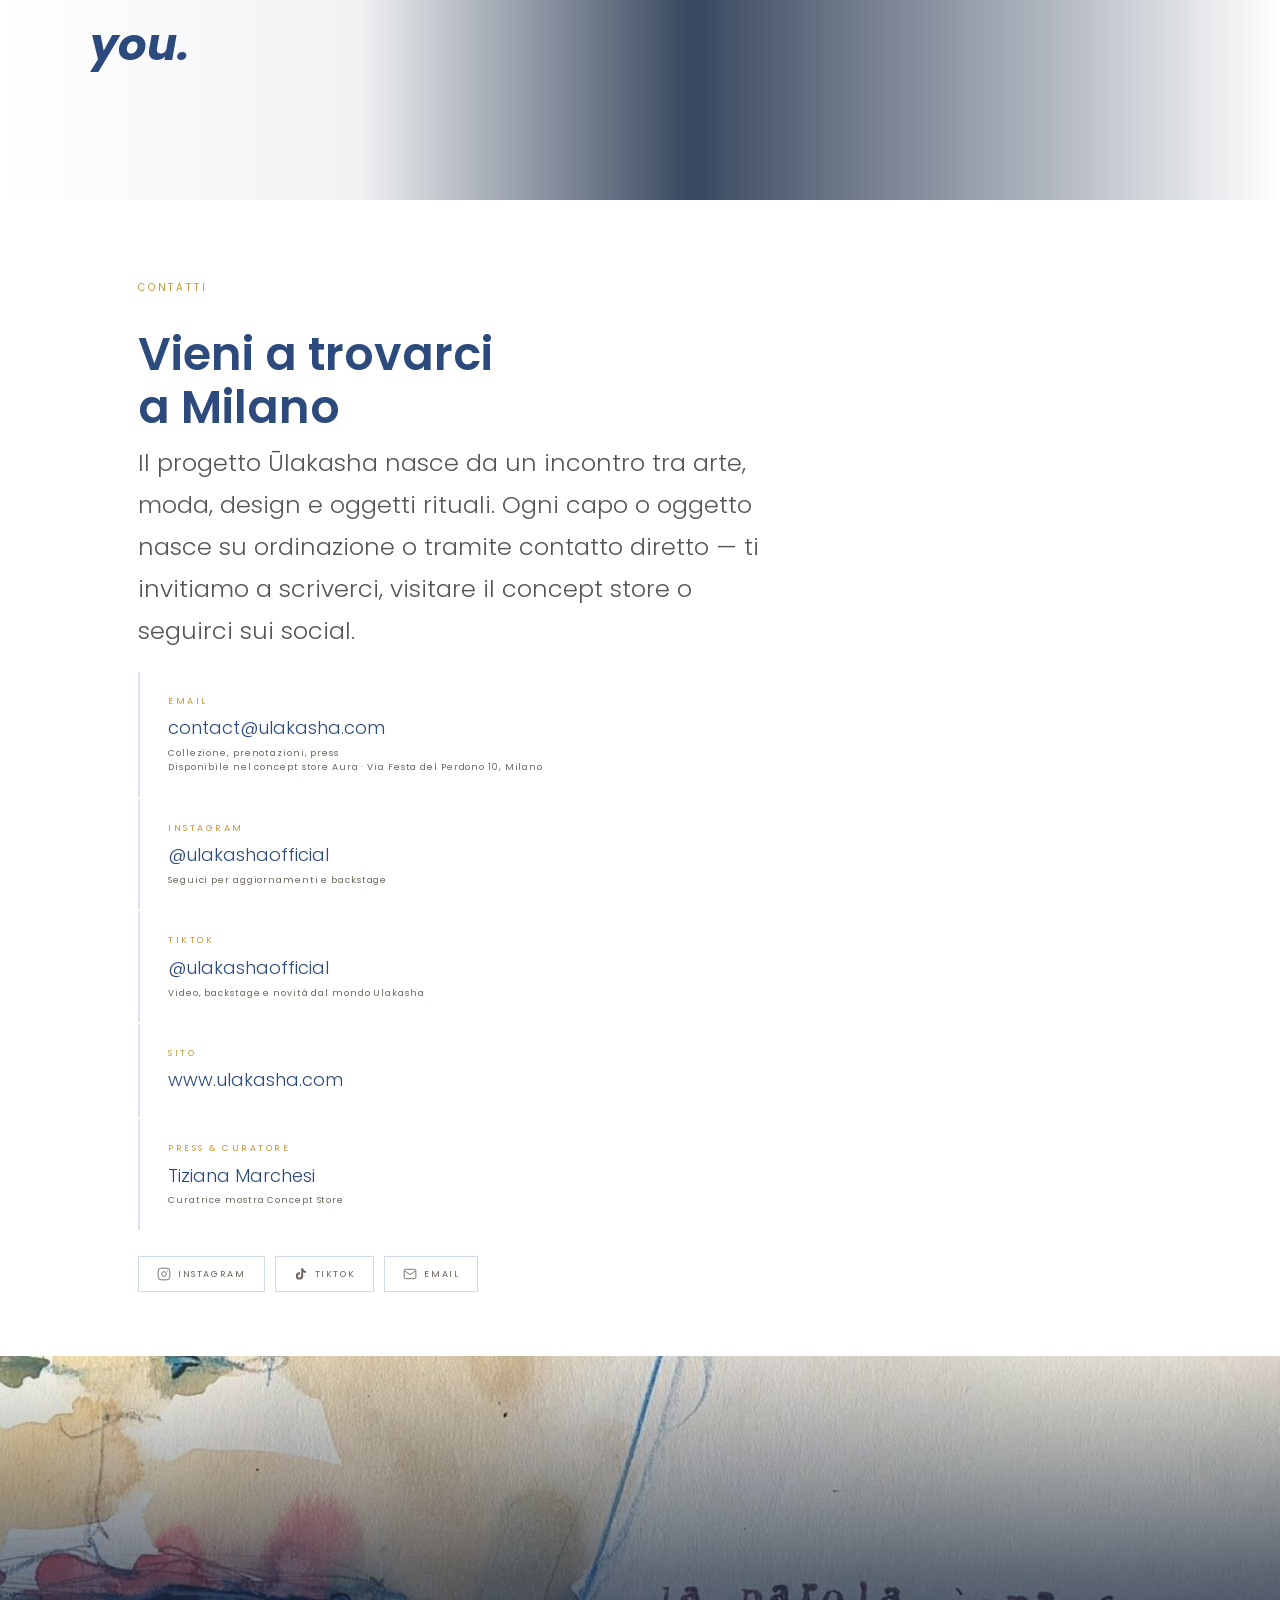
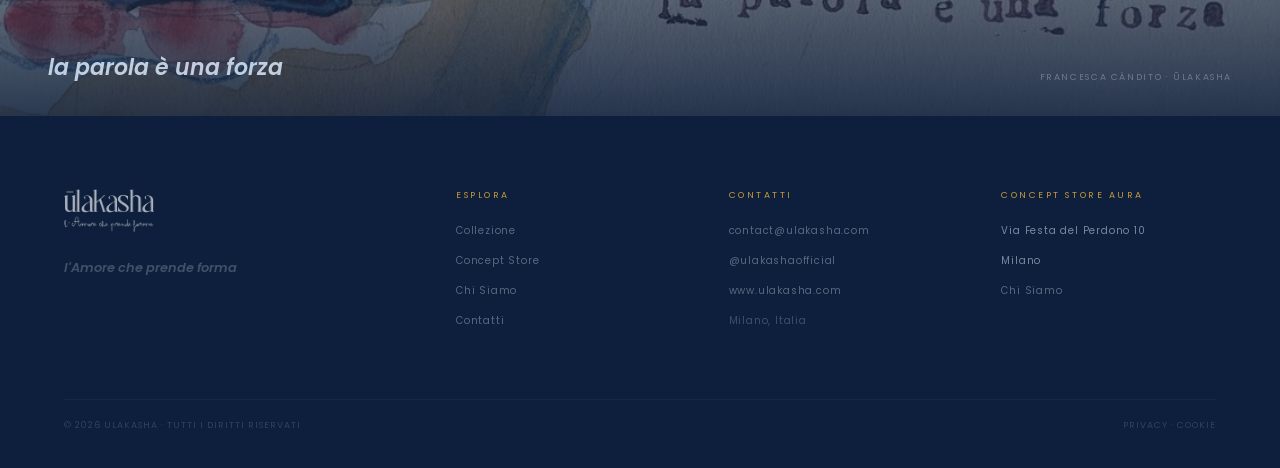
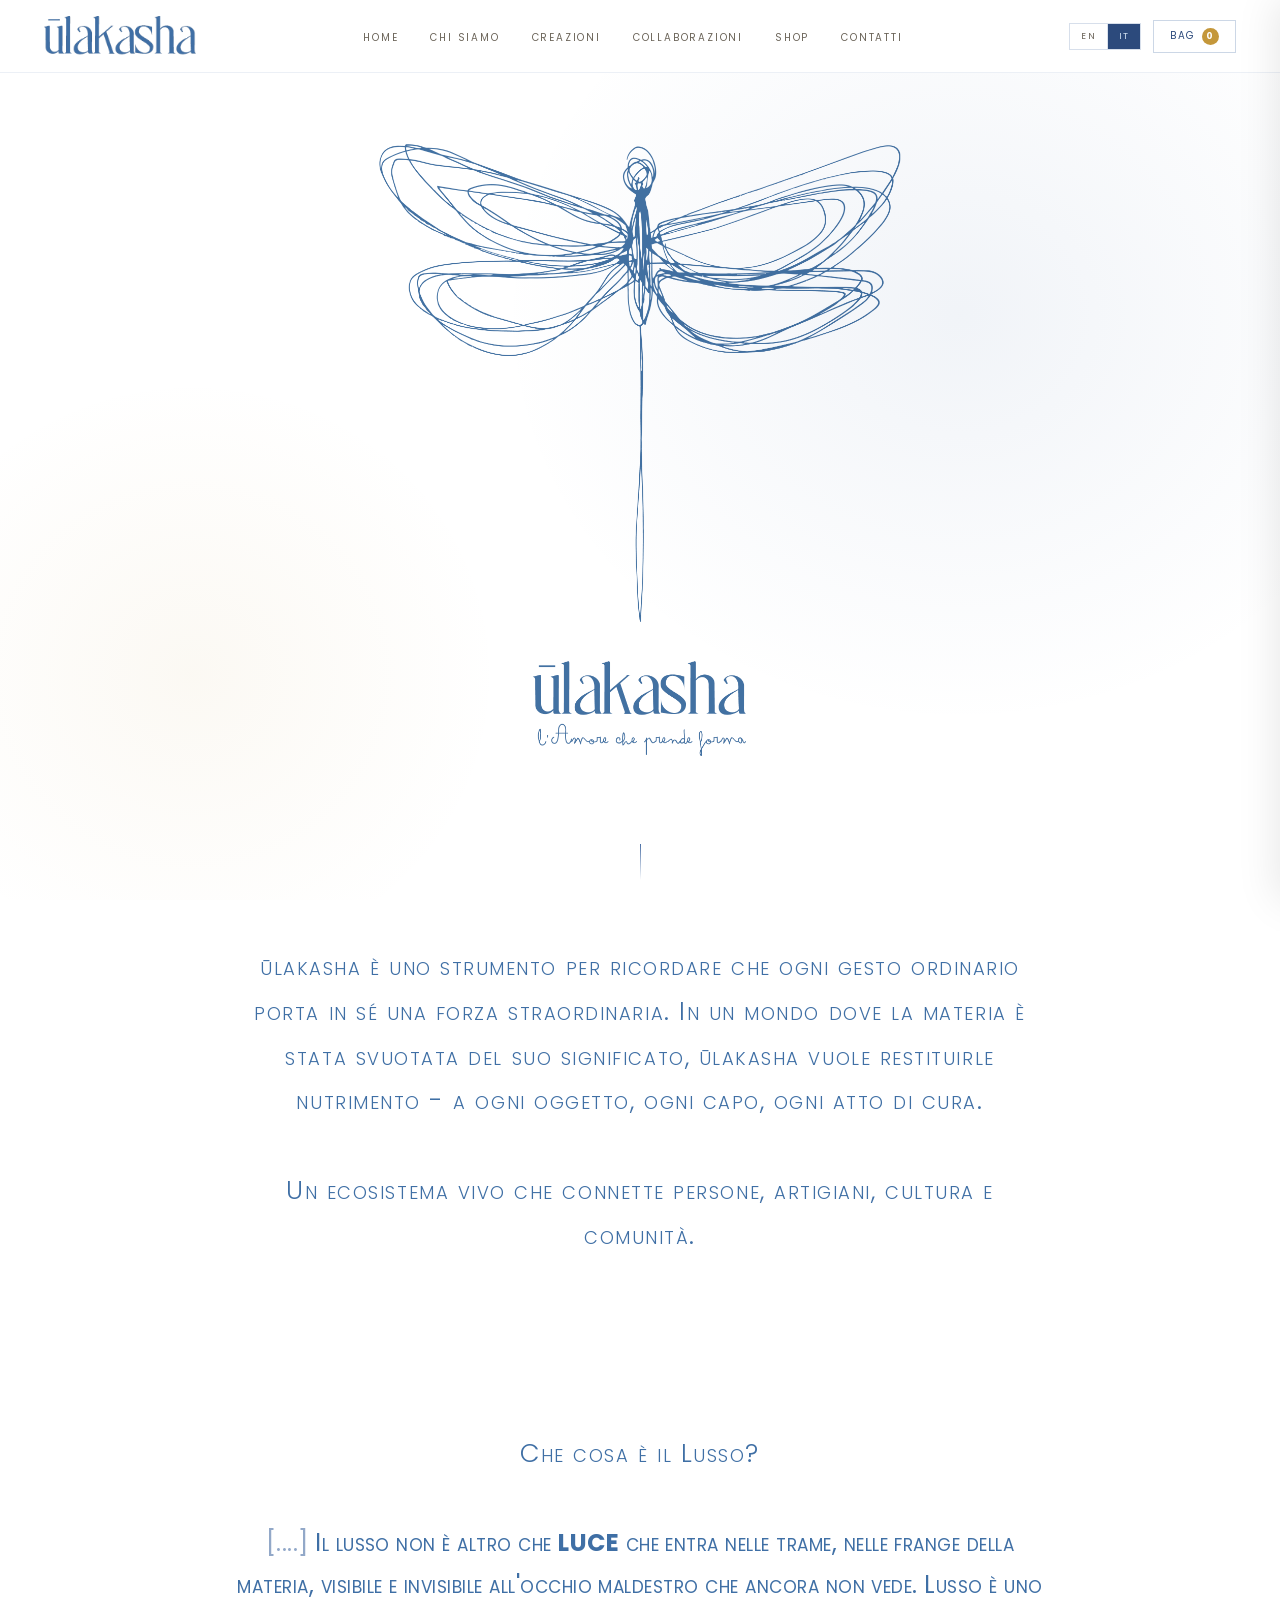
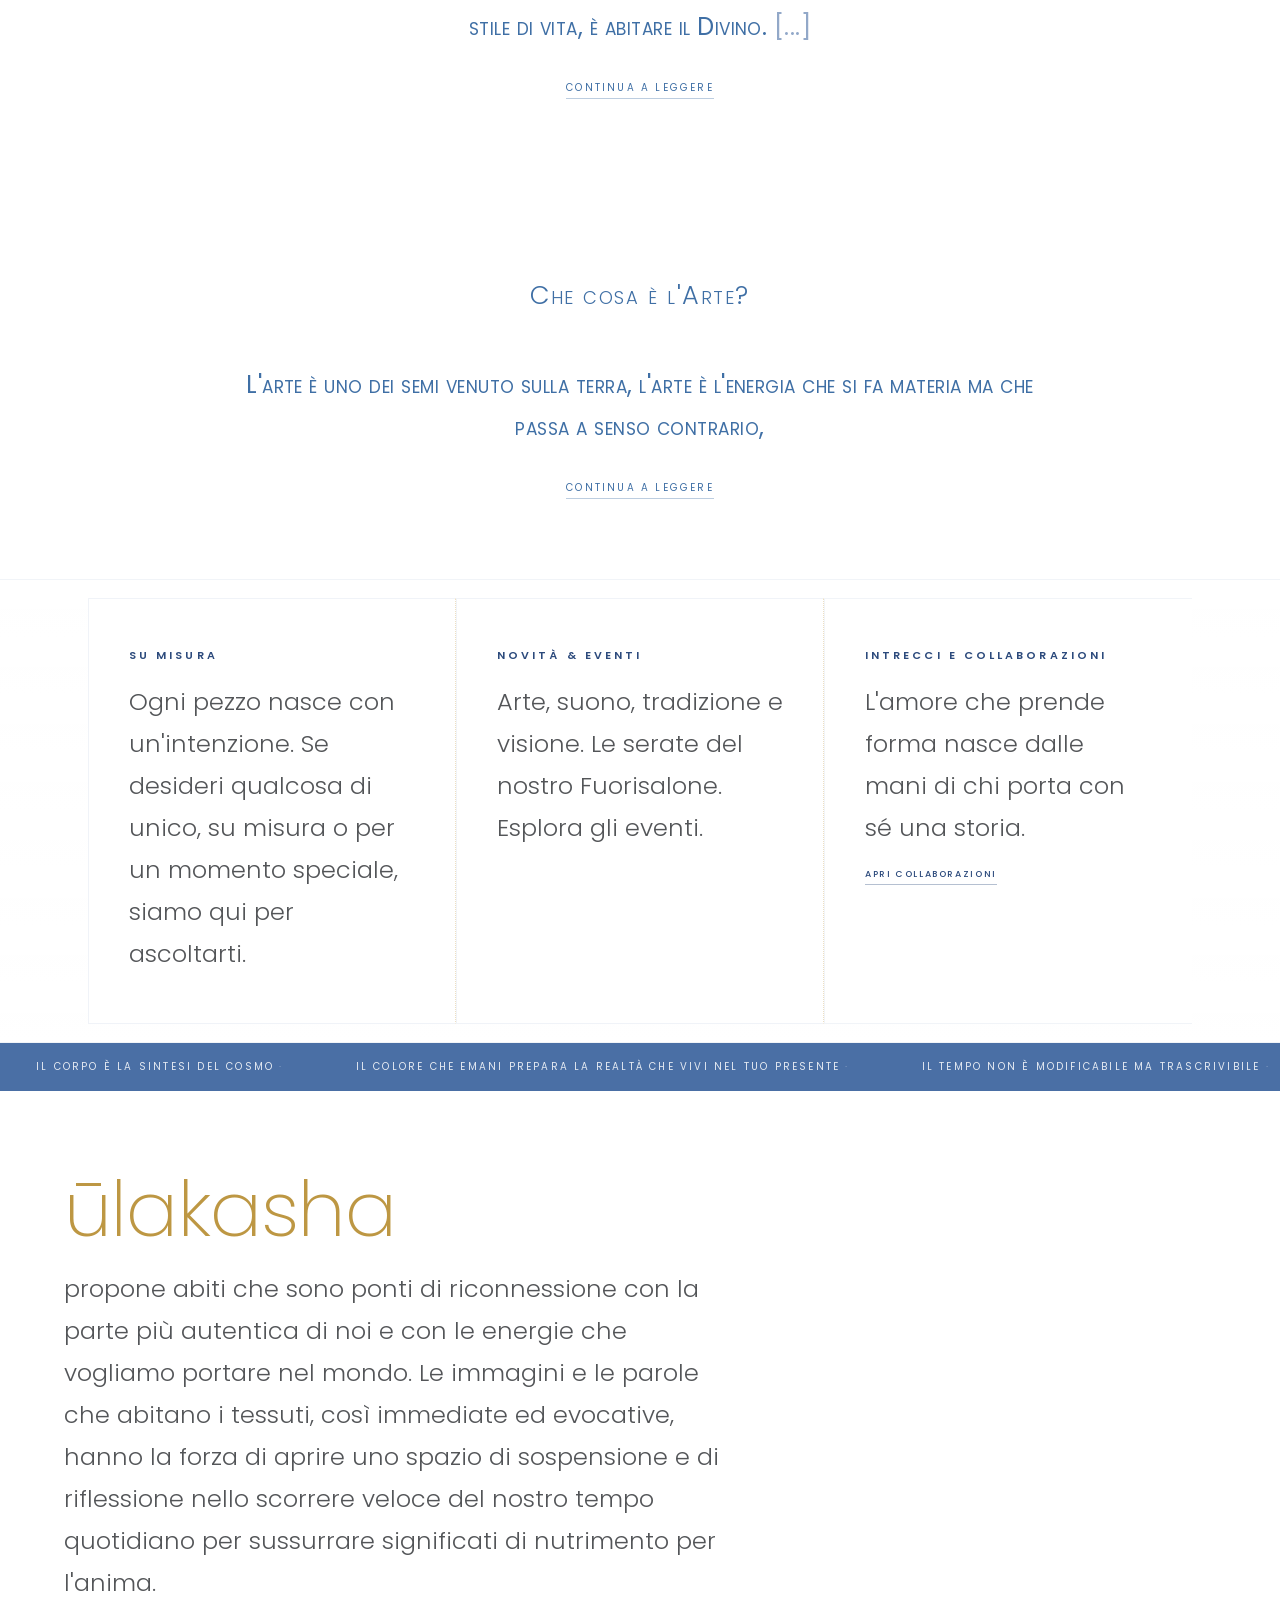
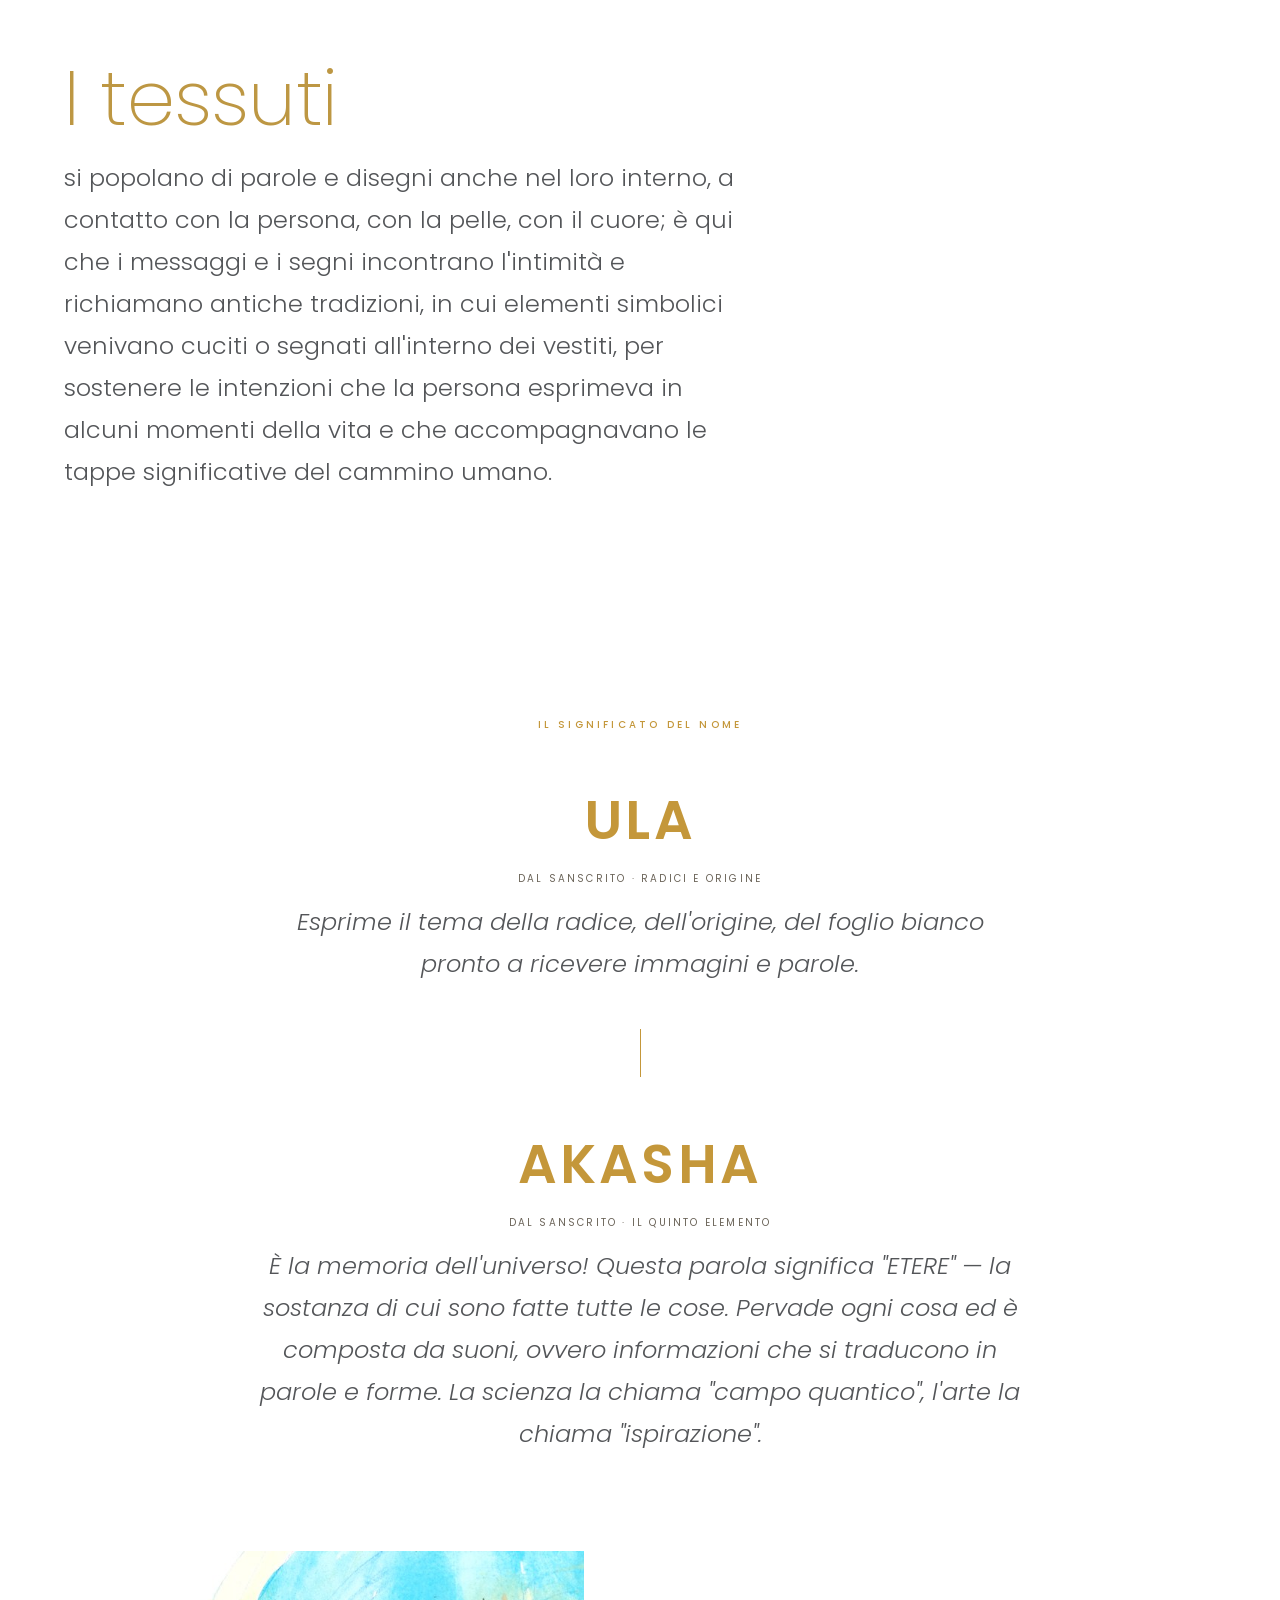
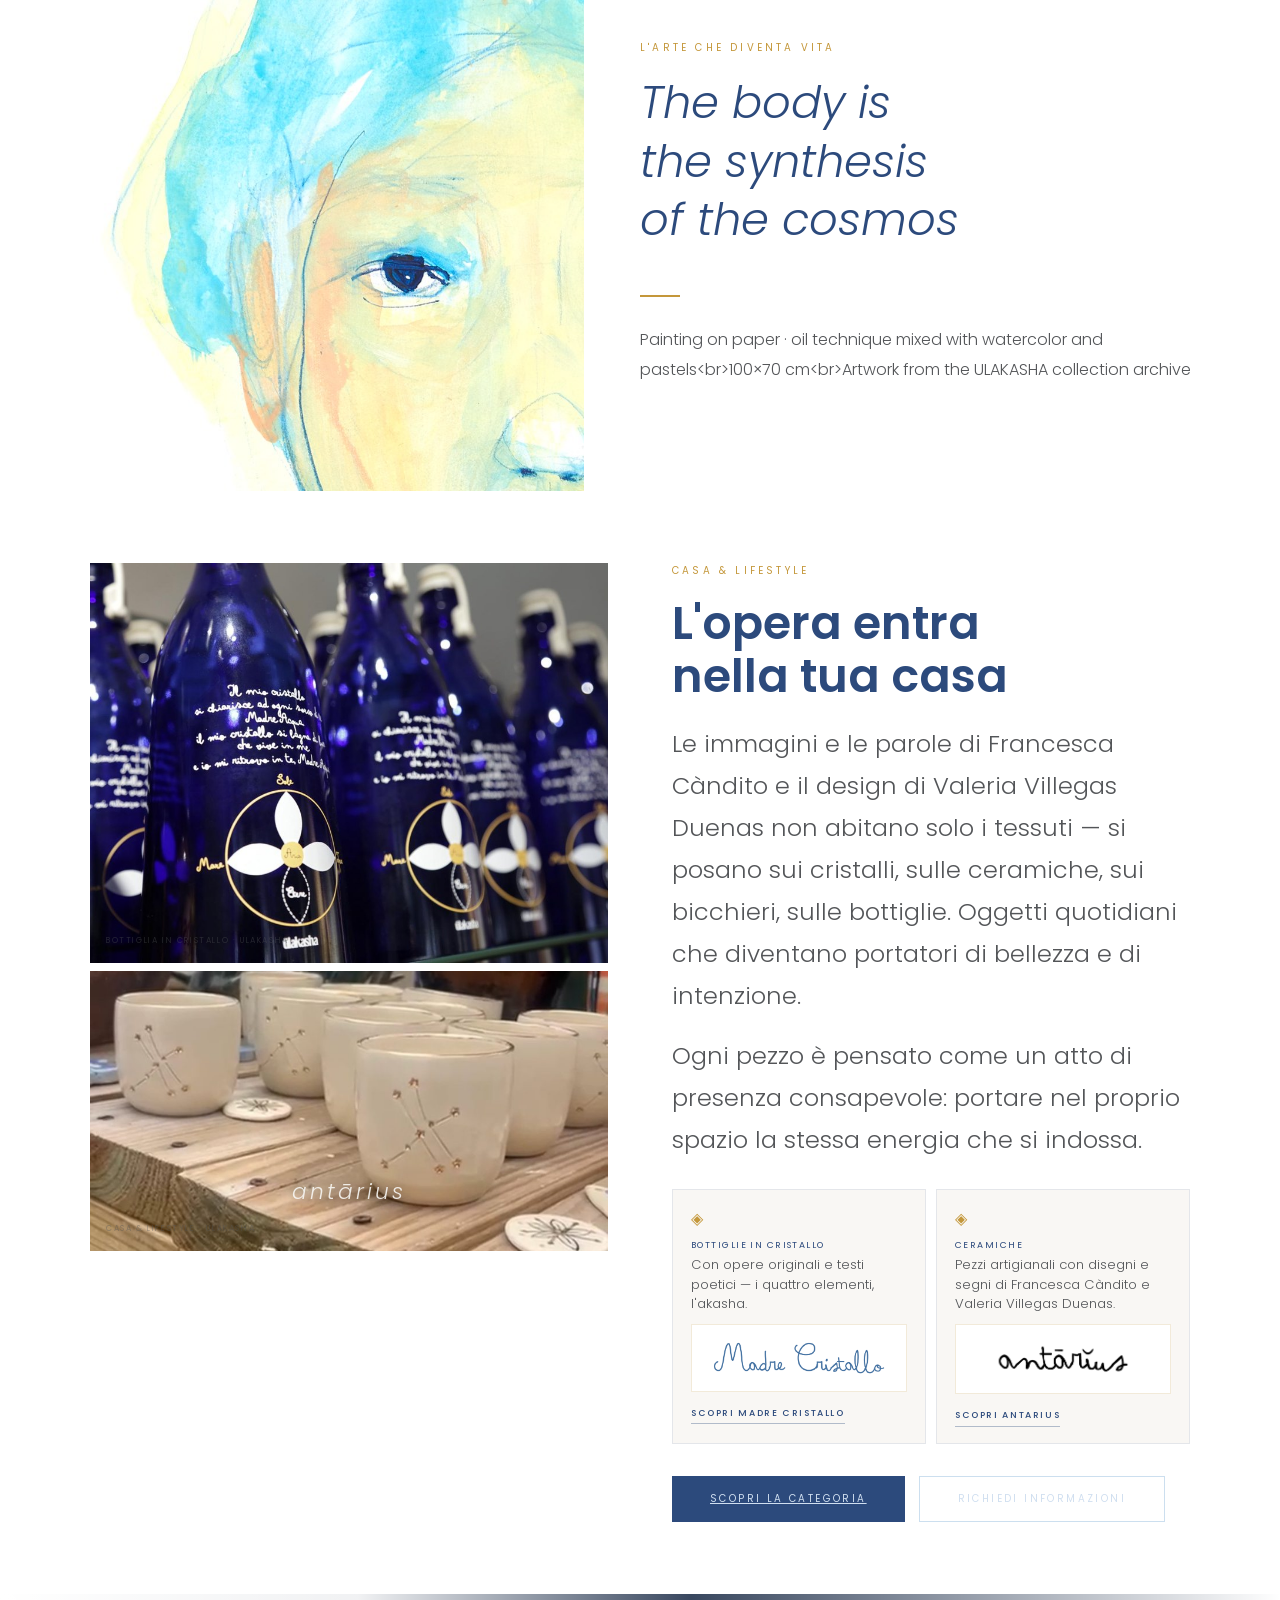
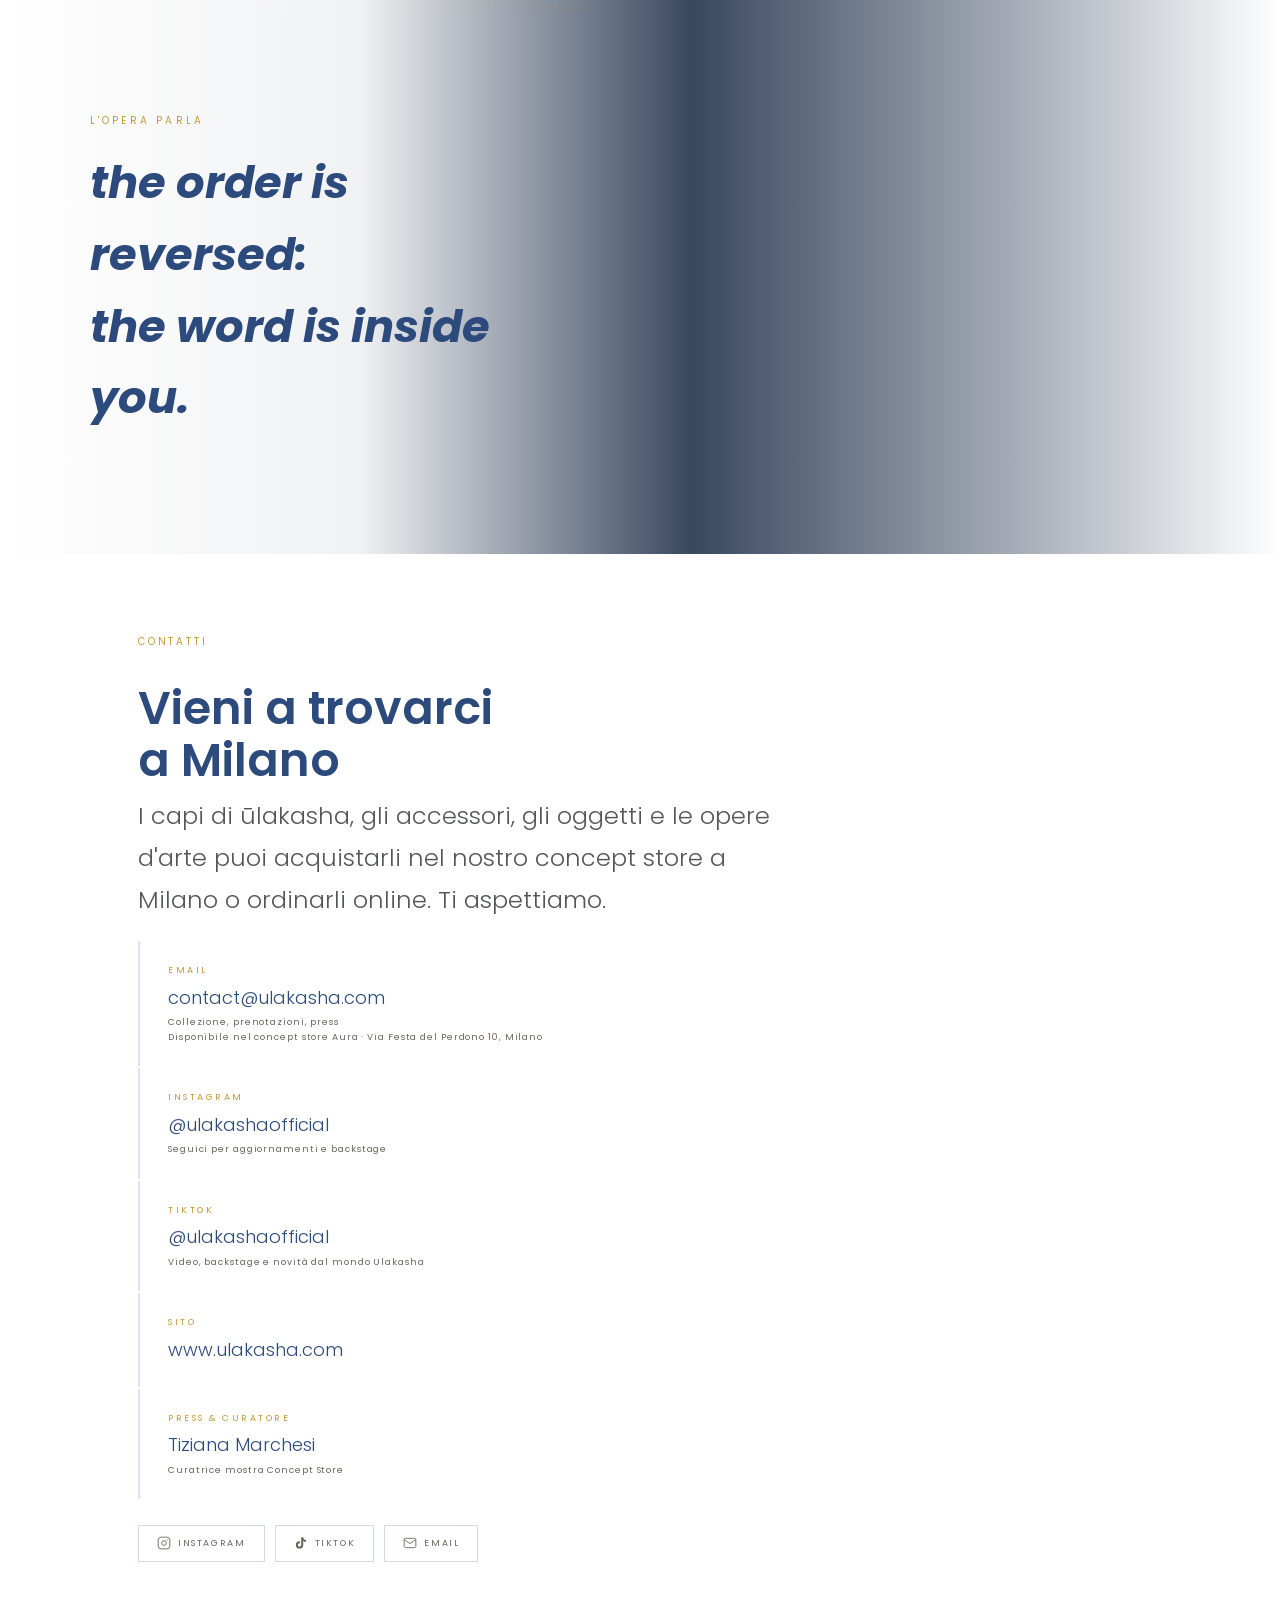
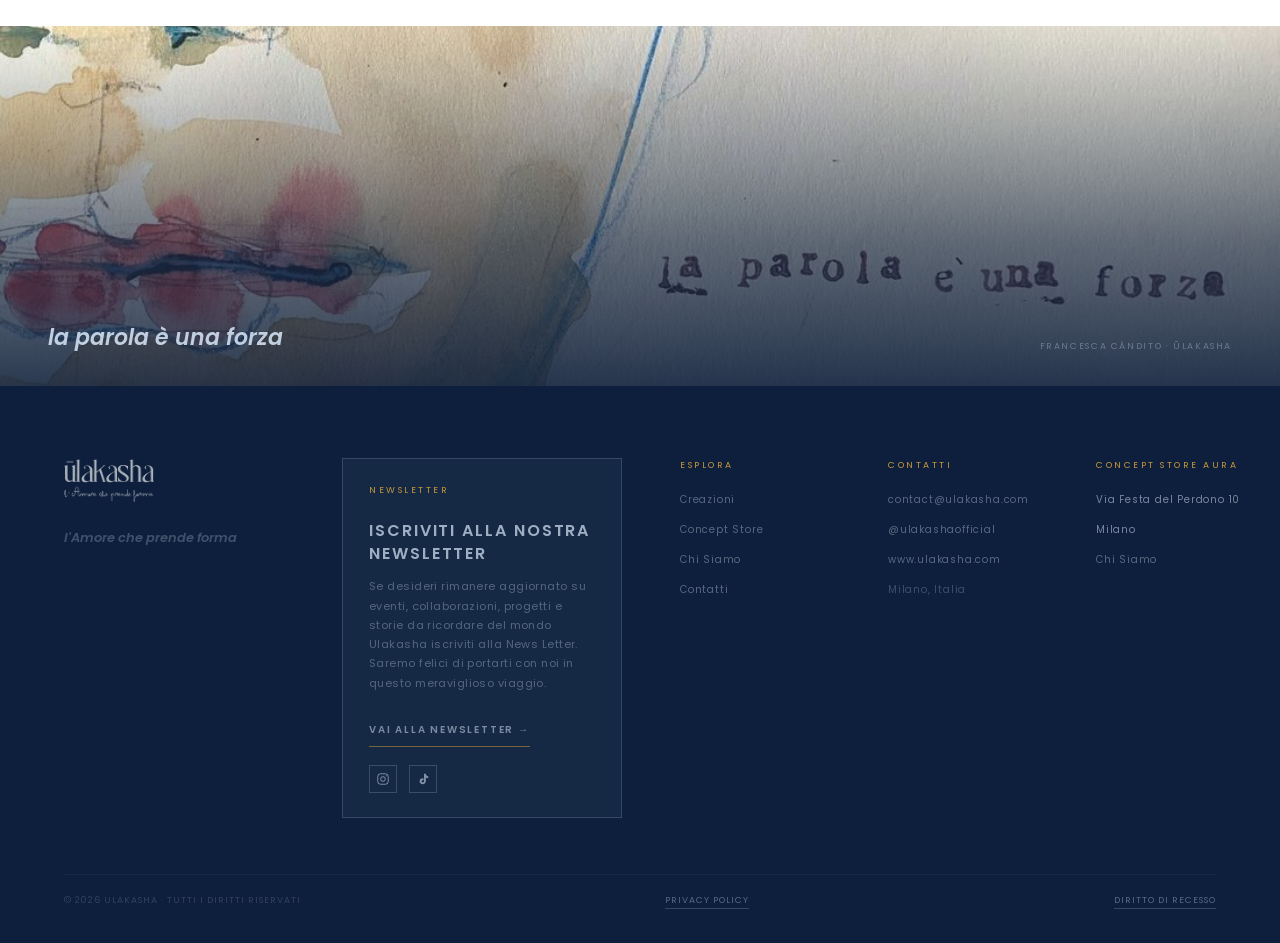
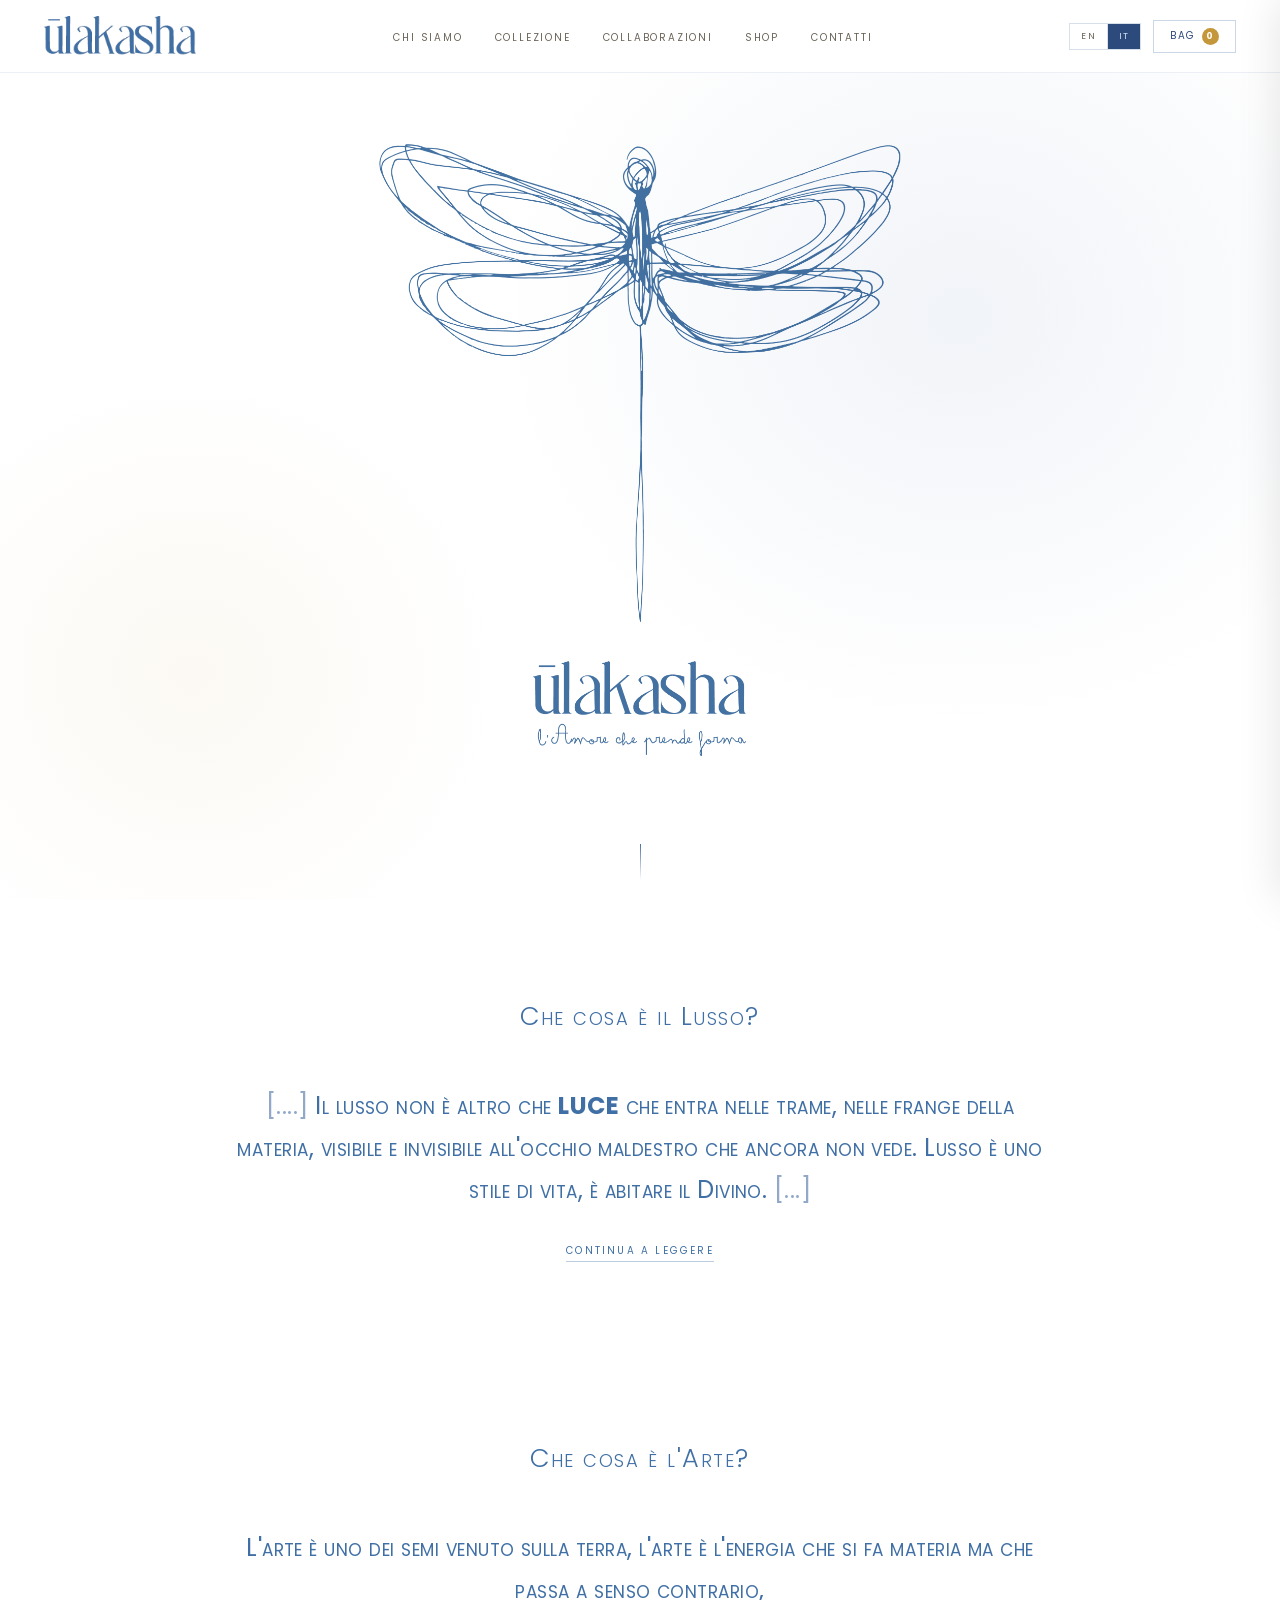
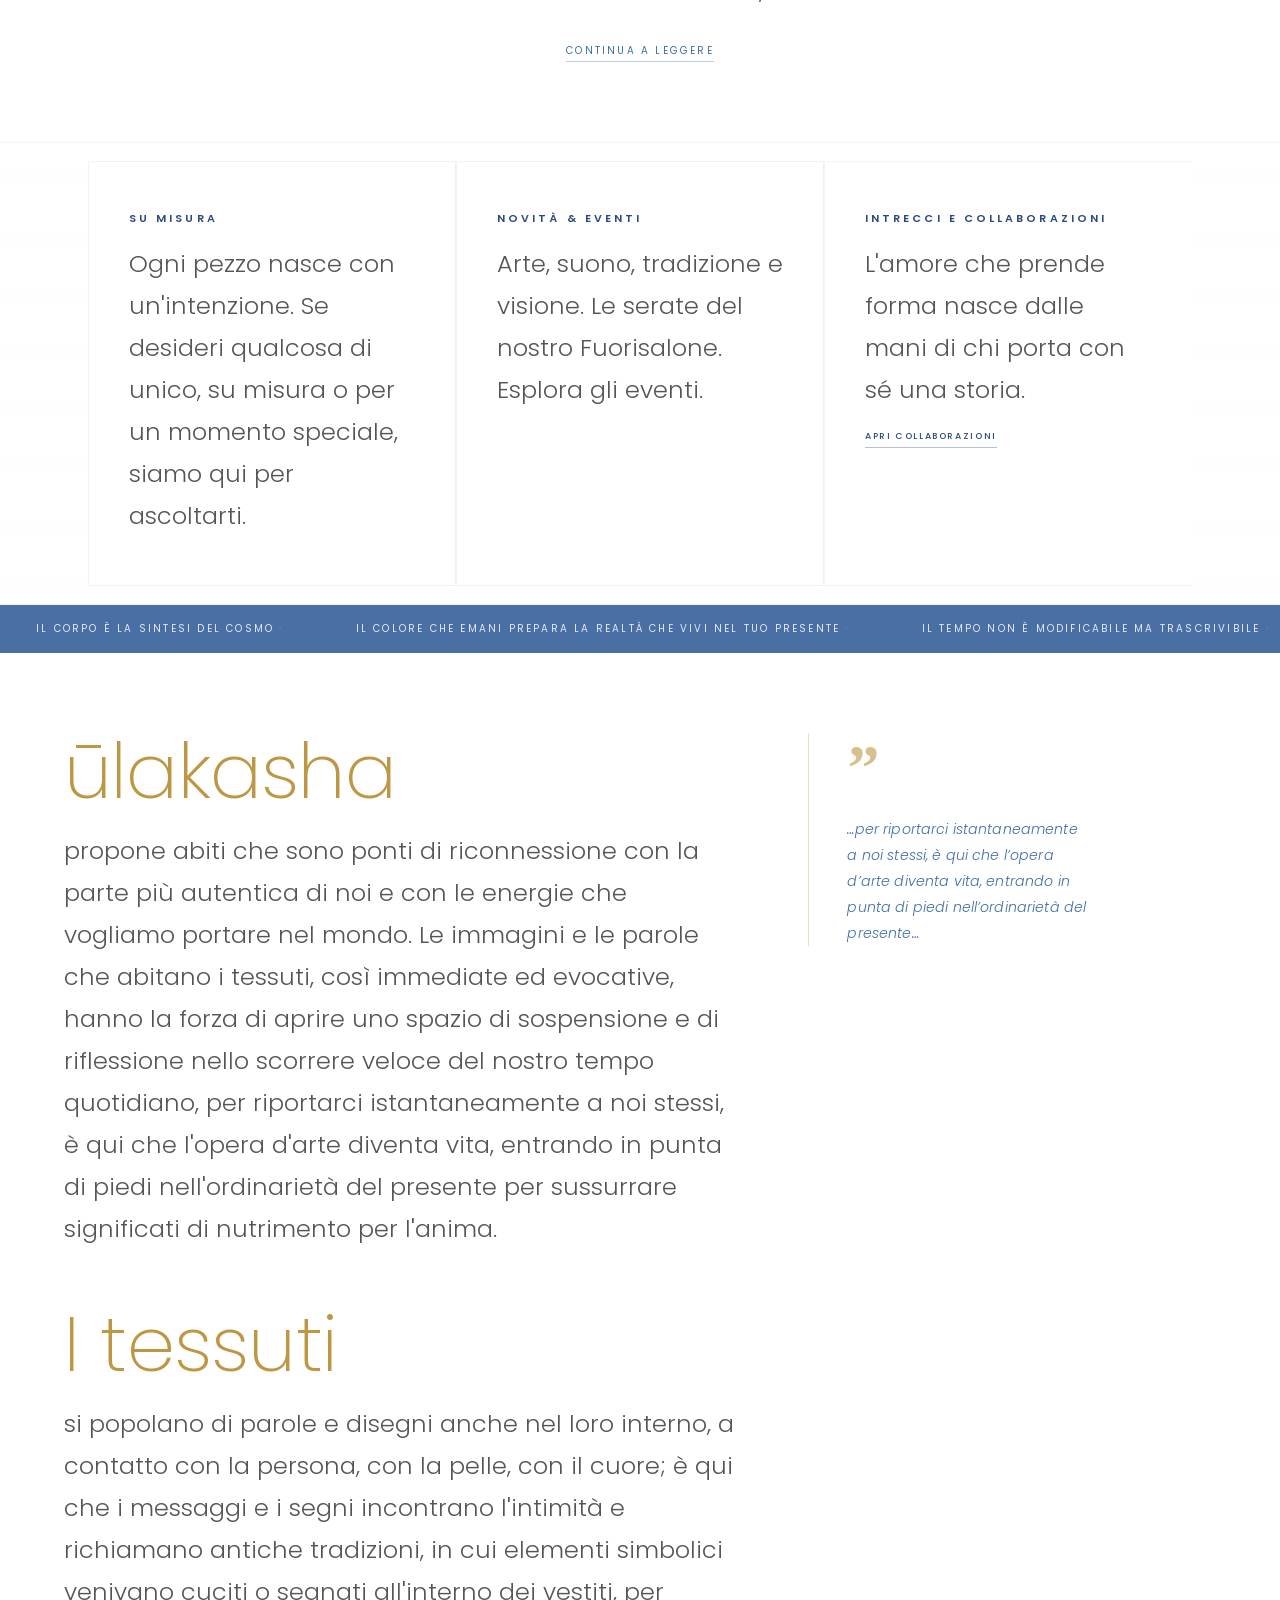
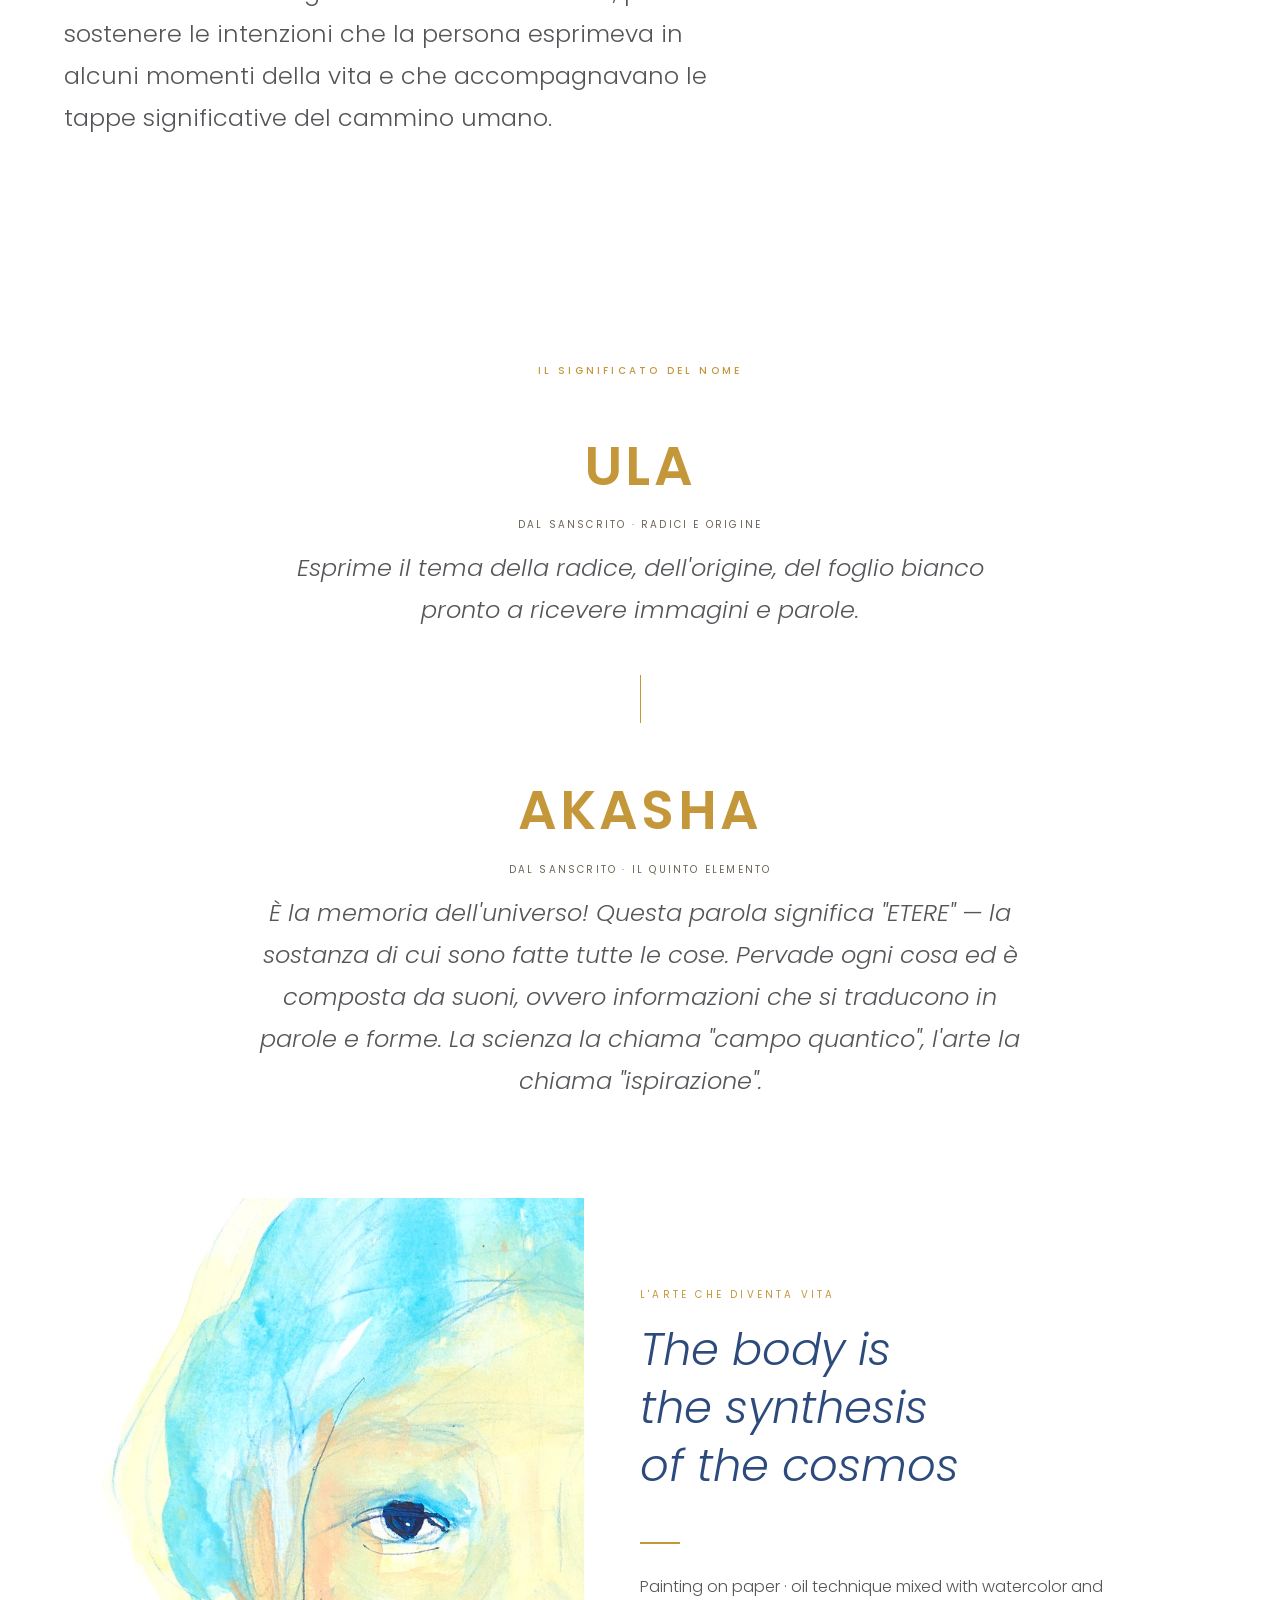
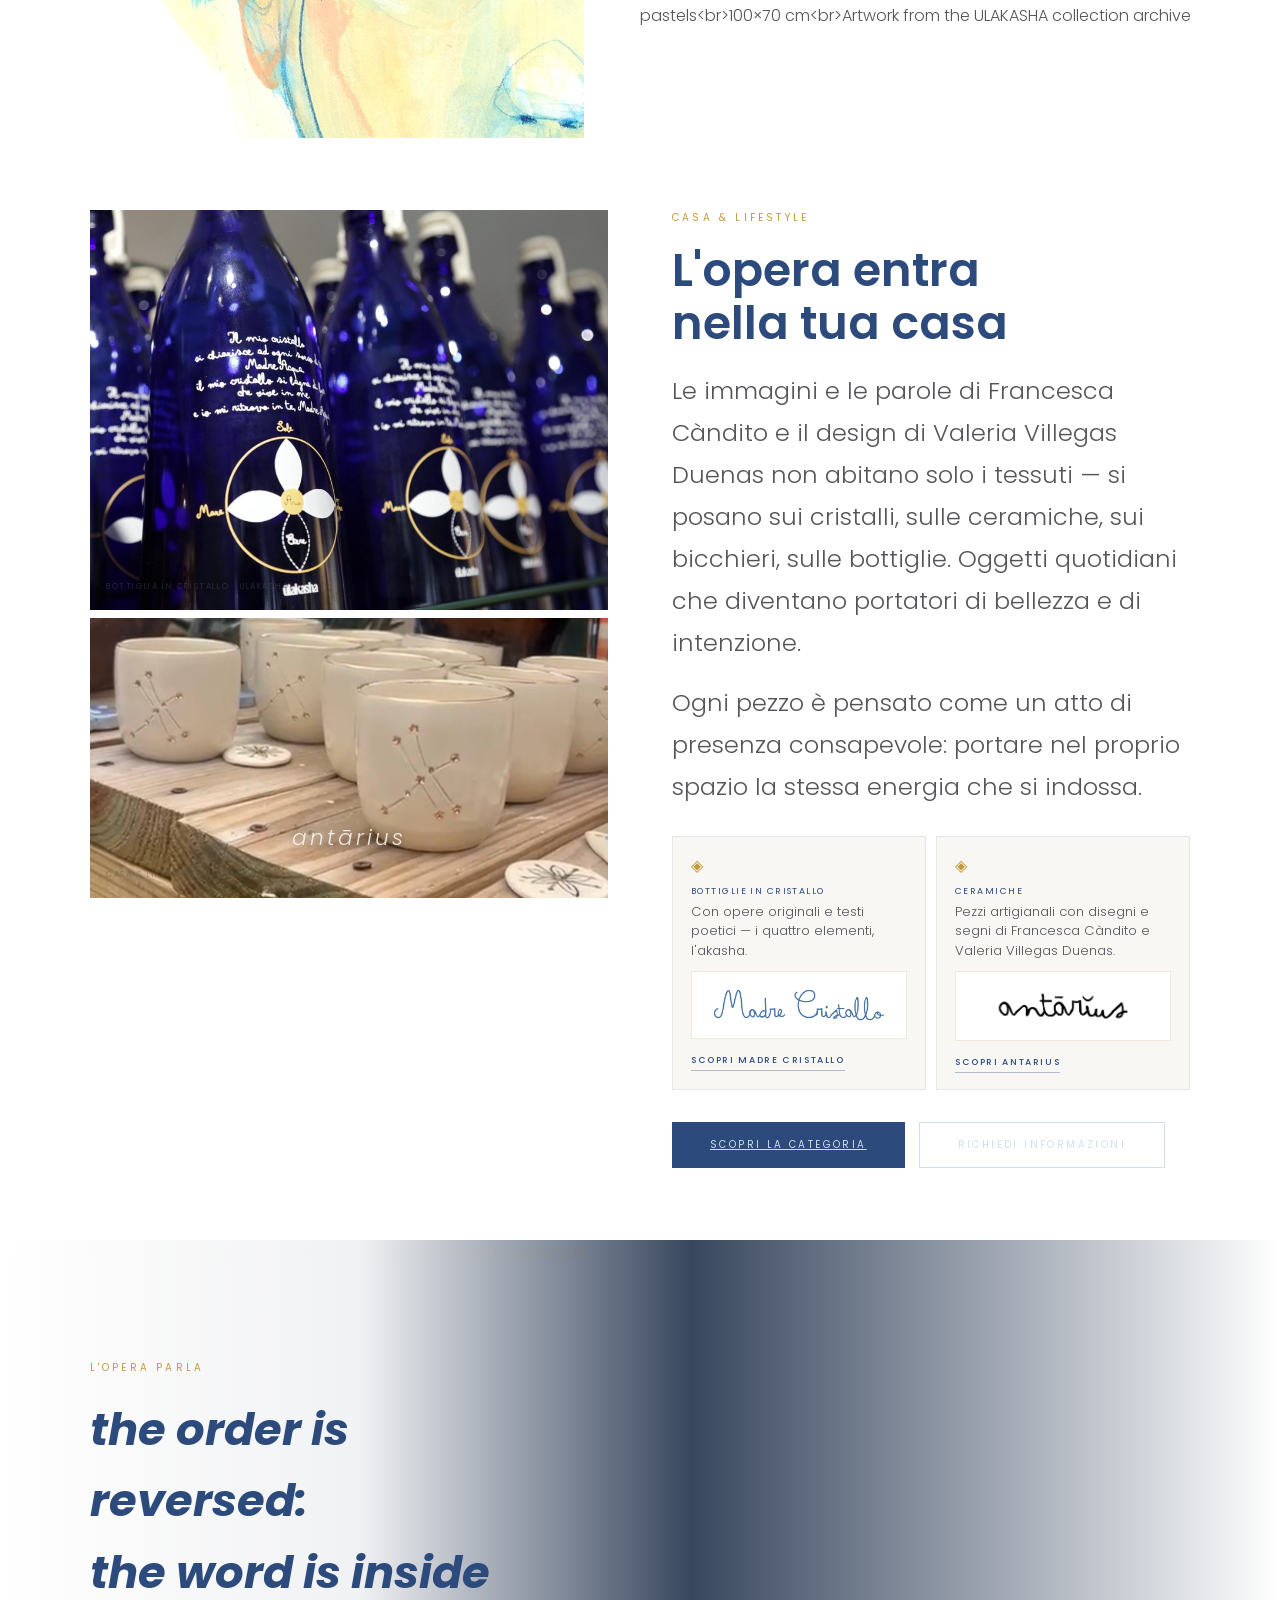
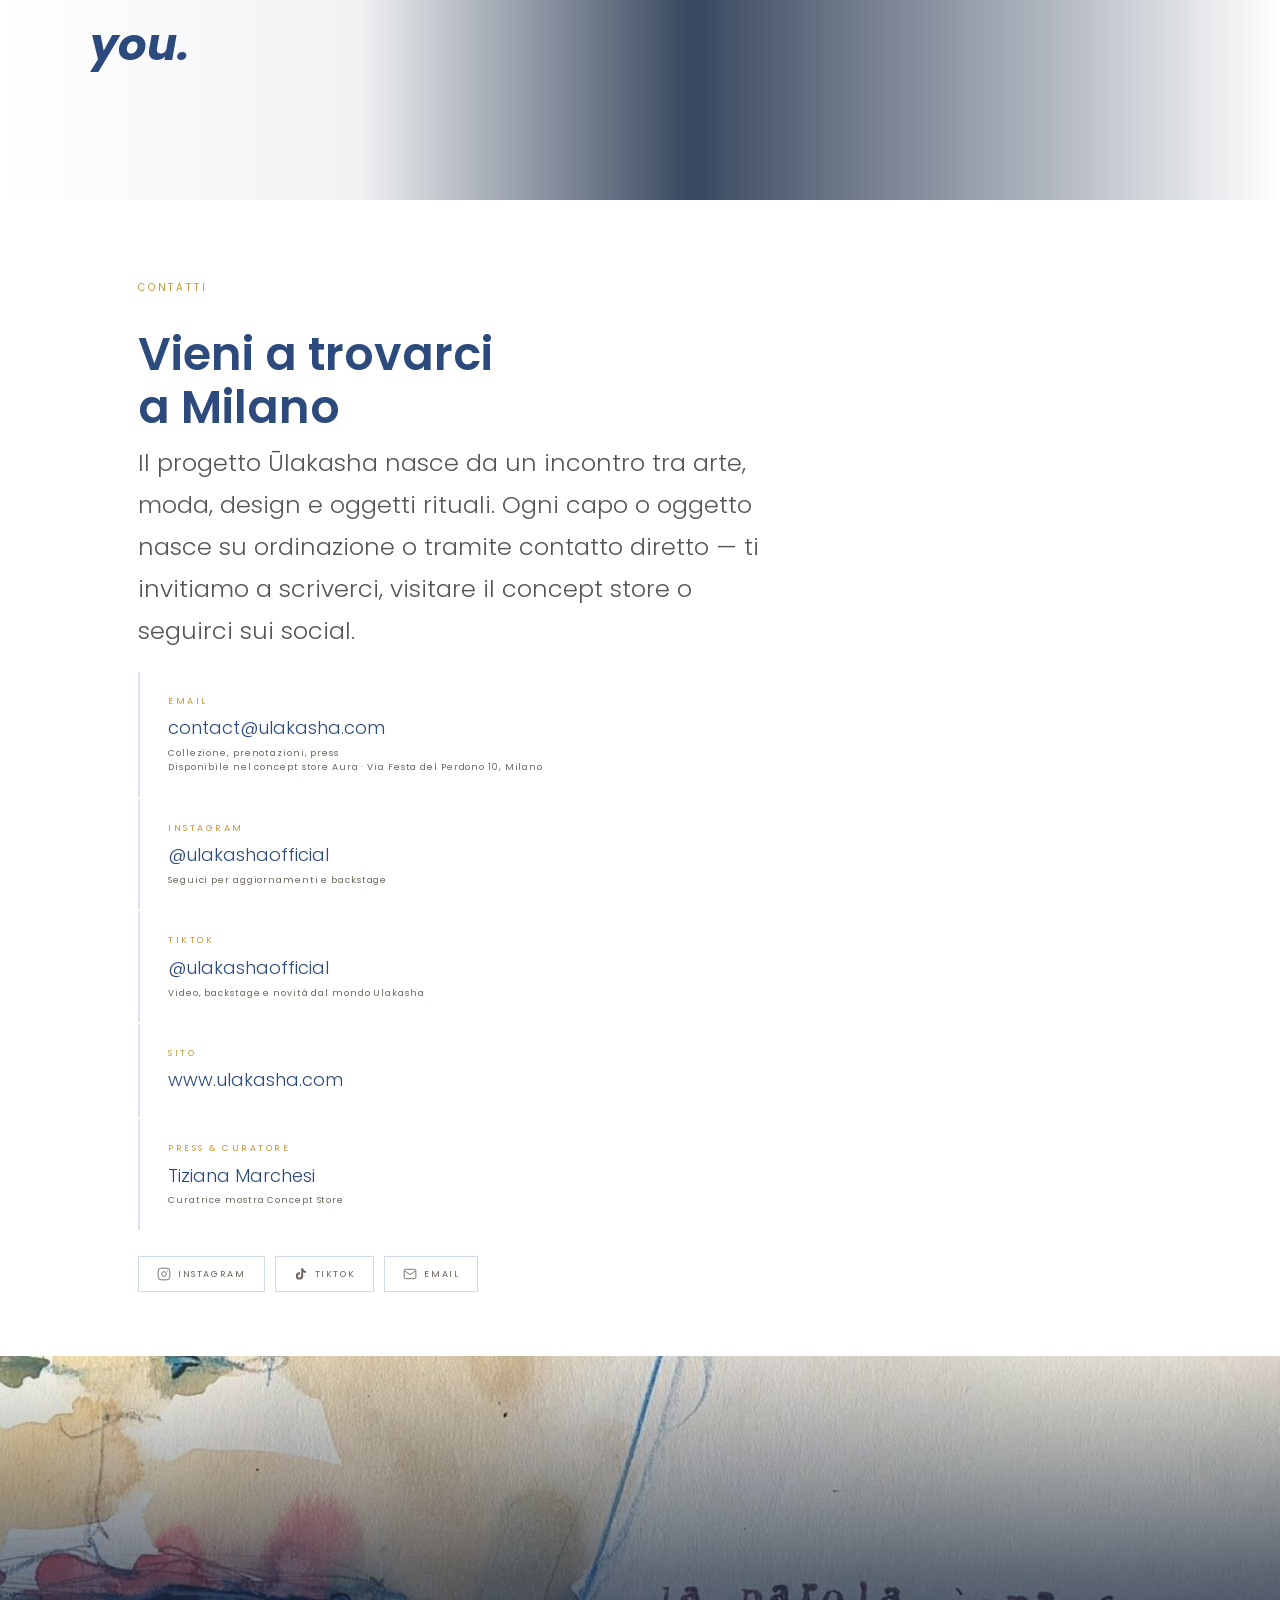
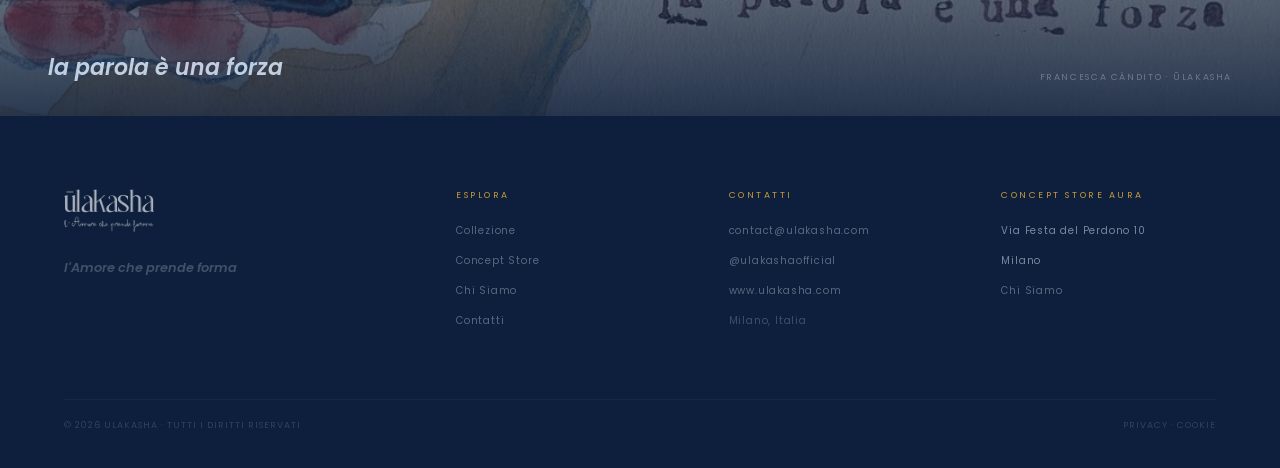
